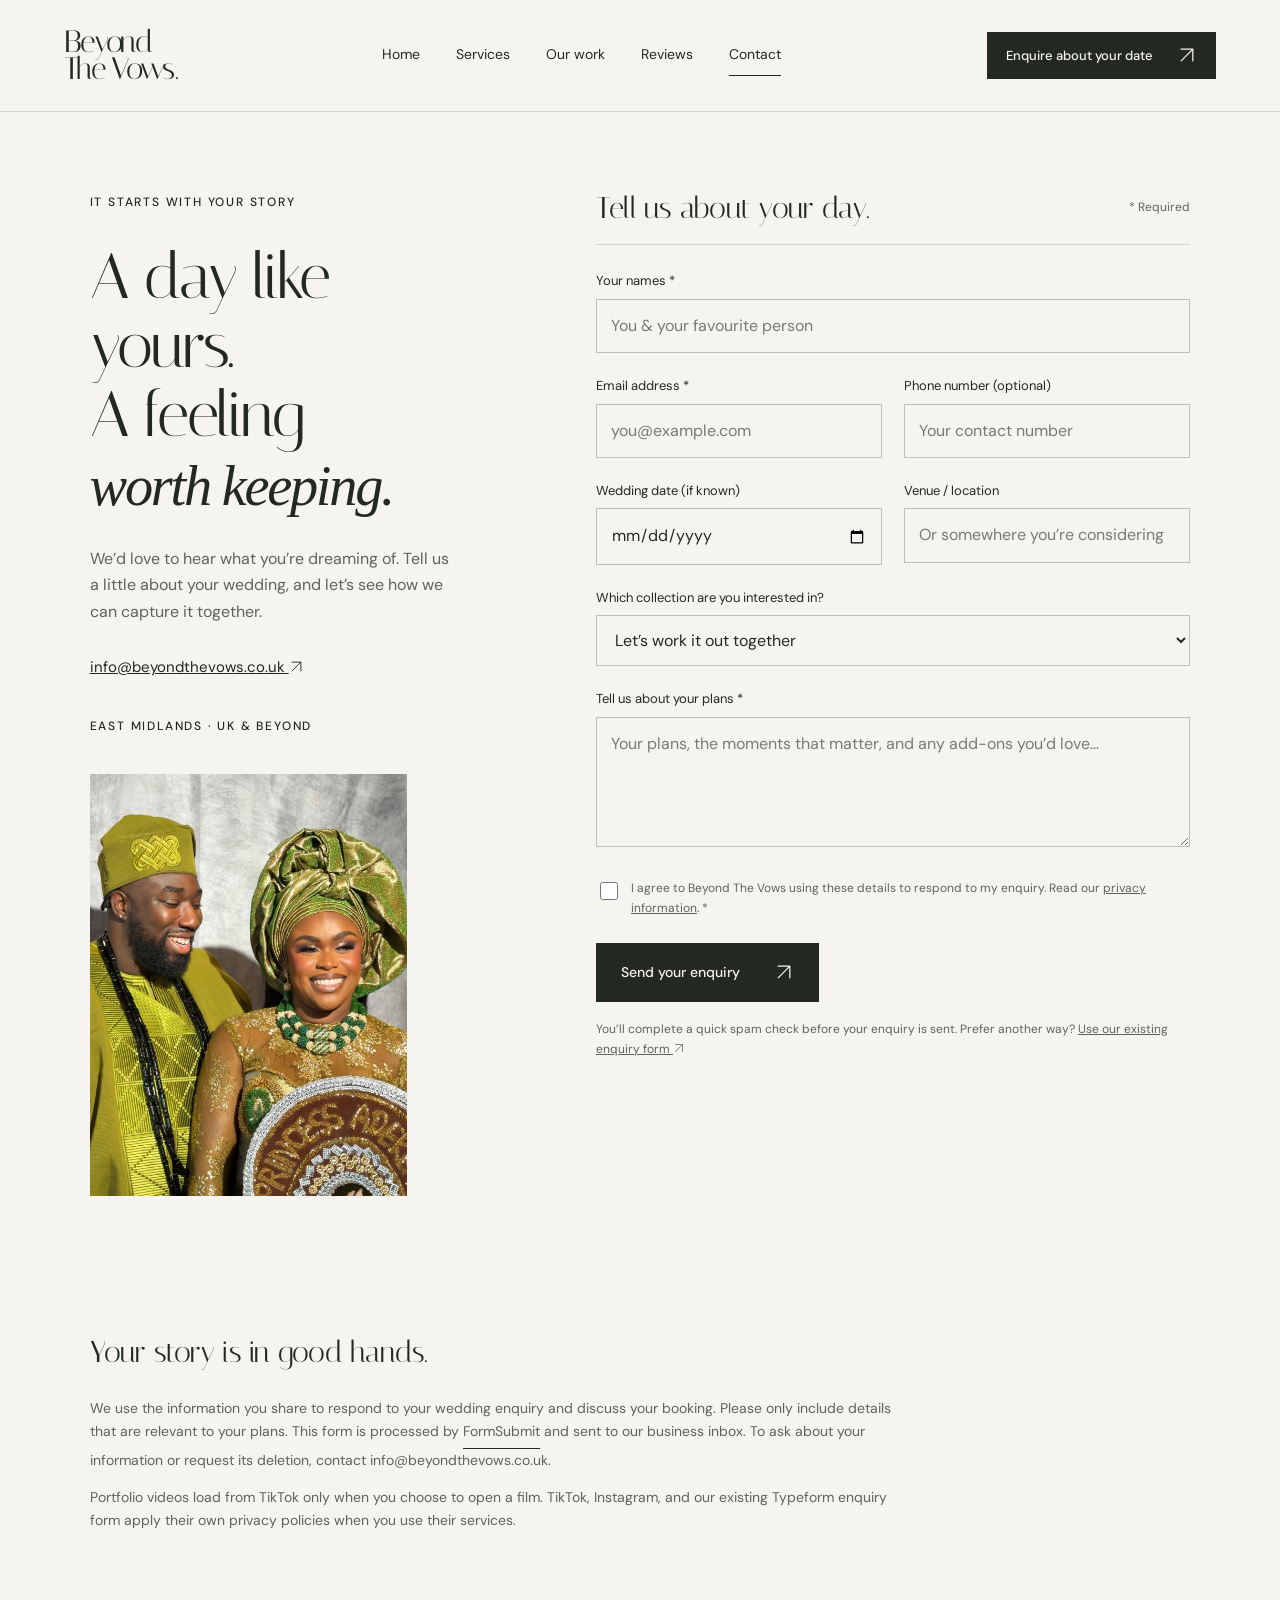
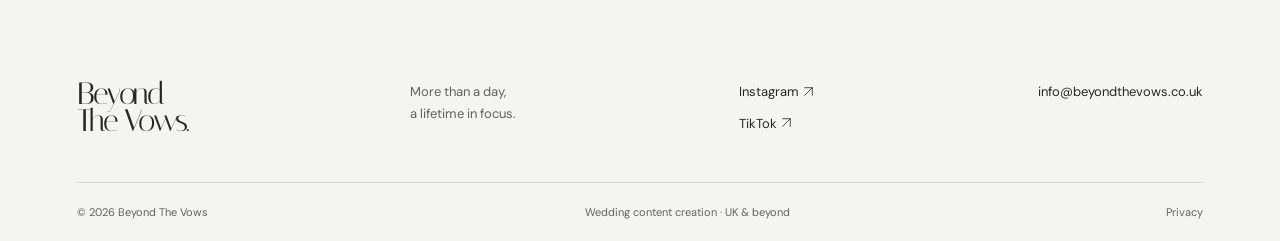
==== contact.html @ 133eb303 "Refresh wedding gallery, embedded reels, and Google reviews" ====
<!doctype html><html lang="en-GB"><head><meta charset="utf-8"><meta name="viewport" content="width=device-width,initial-scale=1"><title>Let’s capture your story | Beyond The Vows</title><meta name="description" content="Enquire about your wedding date with Beyond The Vows. Tell us about your celebration in the UK or beyond, or email info@beyondthevows.co.uk."><meta name="theme-color" content="#242823"><link rel="icon" type="image/svg+xml" href="assets/favicon.svg"><link rel="preconnect" href="https://fonts.googleapis.com"><link rel="preconnect" href="https://fonts.gstatic.com" crossorigin><link href="https://fonts.googleapis.com/css2?family=DM+Sans:wght@400;500;600&family=Italiana&display=swap" rel="stylesheet"><link rel="stylesheet" href="assets/style.css?v=20260917"><script src="assets/site.js?v=20260917" defer></script></head><body><a class="skip" href="#main">Skip to content</a><header class="header"><a class="wordmark" href="index.html" aria-label="Beyond The Vows home">Beyond<span>The Vows<span class="logo-dot">.</span></span></a><button class="menu-toggle" aria-controls="navigation" aria-expanded="false">Menu <span aria-hidden="true">☰</span></button><nav id="navigation" aria-label="Main navigation"><a href="index.html" >Home</a><a href="services.html" >Services</a><a href="index.html#our-work" >Our work</a><a href="index.html#reviews">Reviews</a><a href="contact.html" aria-current="page" >Contact</a></nav><a class="button small header-cta" href="contact.html">Enquire about your date <span aria-hidden="true"><svg class="arrow-icon" xmlns="http://www.w3.org/2000/svg" viewBox="0 0 24 24" aria-hidden="true" focusable="false"><path d="M5 19 19 5M5 5h14v14"/></svg></span></a></header><main id="main"><section class="contact-layout section"><div class="contact-copy"><p class="eyebrow">IT STARTS WITH YOUR STORY</p><h1>A day like yours.<br>A feeling<br><em>worth keeping.</em></h1><p>We’d love to hear what you’re dreaming of. Tell us a little about your wedding, and let’s see how we can capture it together.</p><a class="contact-address" href="mailto:info@beyondthevows.co.uk">info@beyondthevows.co.uk <svg class="arrow-icon" xmlns="http://www.w3.org/2000/svg" viewBox="0 0 24 24" aria-hidden="true" focusable="false"><path d="M5 19 19 5M5 5h14v14"/></svg></a><p class="eyebrow">EAST MIDLANDS · UK & BEYOND</p><img class="contact-photo" src="assets/traditional-couple.jpg" alt="A bride and groom smiling in green and gold traditional wedding outfits" width="1206" height="2122" loading="lazy"></div><div><div class="form-heading"><h2>Tell us about your day.</h2><span>* Required</span></div><form id="enquiry-form" action="https://formsubmit.co/info@beyondthevows.co.uk" method="POST"><input type="hidden" name="_subject" value="A new wedding enquiry — Beyond The Vows"><input type="hidden" name="_template" value="table"><input type="hidden" name="_next" value=""><div class="honeypot" aria-hidden="true"><label for="website">Leave this field empty</label><input id="website" name="_honey" tabindex="-1" autocomplete="off"></div><div class="form-grid"><div class="field full"><label for="names">Your names *</label><input id="names" name="name" placeholder="You & your favourite person" autocomplete="name" maxlength="150" required></div><div class="field"><label for="email">Email address *</label><input id="email" name="email" type="email" placeholder="you@example.com" autocomplete="email" maxlength="254" required></div><div class="field"><label for="phone">Phone number <span>(optional)</span></label><input id="phone" name="phone" type="tel" placeholder="Your contact number" autocomplete="tel" maxlength="40"></div><div class="field"><label for="wedding-date">Wedding date <span>(if known)</span></label><input id="wedding-date" name="wedding_date" type="date"></div><div class="field"><label for="venue">Venue / location</label><input id="venue" name="venue" placeholder="Or somewhere you’re considering" maxlength="250"></div><div class="field full"><label for="service">Which collection are you interested in?</label><select id="service" name="service"><option value="Not sure yet">Let’s work it out together</option><option value="The Civil Edit">The Civil Edit — £250 · up to 3 hours</option><option value="The Prelude">The Prelude — £300 · up to 4 hours</option><option value="The Promise">The Promise — £400 · up to 6 hours</option><option value="The Vow">The Vow — £500 · up to 9 hours</option><option value="The Forever">The Forever — £650 · up to 12 hours</option></select></div><div class="field full"><label for="story">Tell us about your plans *</label><textarea id="story" name="message" placeholder="Your plans, the moments that matter, and any add-ons you’d love…" minlength="10" maxlength="5000" required></textarea></div></div><label class="consent"><input type="checkbox" name="consent" value="I agree to be contacted about my enquiry" required><span>I agree to Beyond The Vows using these details to respond to my enquiry. Read our <a href="#privacy">privacy information</a>. *</span></label><button class="button" type="submit">Send your enquiry <span aria-hidden="true"><svg class="arrow-icon" xmlns="http://www.w3.org/2000/svg" viewBox="0 0 24 24" aria-hidden="true" focusable="false"><path d="M5 19 19 5M5 5h14v14"/></svg></span></button><p class="form-note">You’ll complete a quick spam check before your enquiry is sent. Prefer another way? <a href="https://form.typeform.com/to/bVqyOdQH" target="_blank" rel="noopener noreferrer">Use our existing enquiry form <svg class="arrow-icon" xmlns="http://www.w3.org/2000/svg" viewBox="0 0 24 24" aria-hidden="true" focusable="false"><path d="M5 19 19 5M5 5h14v14"/></svg></a></p><noscript><p>Your form works without JavaScript. After the spam check, the form service will confirm your submission.</p></noscript></form></div></section><section class="privacy section" id="privacy"><h2>Your story is in good hands.</h2><p>We use the information you share to respond to your wedding enquiry and discuss your booking. Please only include details that are relevant to your plans. This form is processed by <a class="text-link" href="https://formsubmit.co/privacy.pdf" target="_blank" rel="noopener noreferrer">FormSubmit</a> and sent to our business inbox. To ask about your information or request its deletion, contact <a href="mailto:info@beyondthevows.co.uk">info@beyondthevows.co.uk</a>.</p><p>Portfolio videos load from TikTok only when you choose to open a film. TikTok, Instagram, and our existing Typeform enquiry form apply their own privacy policies when you use their services.</p></section></main><footer><div class="footer-top"><a class="wordmark" href="index.html">Beyond<span>The Vows.</span></a><p>More than a day,<br>a lifetime in focus.</p><div><a href="https://www.instagram.com/beyondthevows.co/" target="_blank" rel="noopener noreferrer">Instagram <svg class="arrow-icon" xmlns="http://www.w3.org/2000/svg" viewBox="0 0 24 24" aria-hidden="true" focusable="false"><path d="M5 19 19 5M5 5h14v14"/></svg></a><a href="https://www.tiktok.com/@beyondthevows.co" target="_blank" rel="noopener noreferrer">TikTok <svg class="arrow-icon" xmlns="http://www.w3.org/2000/svg" viewBox="0 0 24 24" aria-hidden="true" focusable="false"><path d="M5 19 19 5M5 5h14v14"/></svg></a></div><a class="email" href="mailto:info@beyondthevows.co.uk">info@beyondthevows.co.uk</a></div><div class="footer-bottom"><span>© <span data-year>2026</span> Beyond The Vows</span><span>Wedding content creation · UK & beyond</span><a href="contact.html#privacy">Privacy</a></div></footer><dialog id="media-dialog" aria-labelledby="media-title"><div class="dialog-top"><h2 id="media-title">A moment to keep</h2><button class="close-dialog" aria-label="Close gallery">✕</button></div><div id="media-content"></div><p id="media-caption"></p></dialog></body></html>
---- assets/style.css ----
:root{--paper:#f6f4ef;--ink:#242823;--muted:#60625b;--line:#d6d6cd;--serif:'Italiana',Georgia,serif;--sans:'DM Sans',Arial,sans-serif}*{box-sizing:border-box}html{scroll-behavior:smooth;scroll-padding-top:100px}body{margin:0;background:var(--paper);color:var(--ink);font-family:var(--sans);font-size:16px;line-height:1.65}a{color:inherit;text-decoration:none}button,input,select,textarea{font:inherit}button,a,input,textarea,select{-webkit-tap-highlight-color:transparent}button{cursor:pointer;color:inherit}button:disabled{cursor:wait}a:focus-visible,button:focus-visible,input:focus-visible,textarea:focus-visible,select:focus-visible,summary:focus-visible{outline:2px solid #89633c;outline-offset:5px}img{display:block;width:100%;object-fit:cover}h1,h2,h3,p{margin-top:0}h1,h2,h3{font-family:var(--serif);font-weight:400;line-height:1.08}h1{font-size:clamp(3.5rem,5.3vw,6rem);letter-spacing:-.035em;margin-bottom:28px}h2{font-size:clamp(2.8rem,4.2vw,4.8rem);letter-spacing:-.025em;margin-bottom:28px}h3{font-size:1.8rem}em{font-family:Georgia,serif;font-weight:400;font-size:.88em}p{color:var(--muted)}.eyebrow{font-size:12px;font-weight:500;letter-spacing:.15em;line-height:1.8;color:var(--ink);margin-bottom:28px}.header{height:112px;padding:0 5%;display:flex;align-items:center;justify-content:space-between;gap:25px;border-bottom:1px solid var(--line)}.wordmark{font-family:var(--serif);font-size:31px;line-height:.86;letter-spacing:-1.7px;display:inline-block;flex-shrink:0}.wordmark>span{display:block}.logo-dot{margin-left:2px}.header nav{display:flex;gap:36px}.header nav a{font-size:14px;padding:8px 0}.header nav a[aria-current]{border-bottom:1px solid}.button{display:inline-flex;align-items:center;justify-content:space-between;gap:34px;background:var(--ink);color:var(--paper);padding:17px 24px;border:1px solid var(--ink);font-size:14px;font-weight:500;transition:background .2s,transform .2s}.button:hover{background:#434b40;transform:translateY(-2px)}.button span{font-size:20px;line-height:1}.button.small{padding:12px 18px;font-size:13px;gap:24px}.menu-toggle{display:none}.hero{display:grid;grid-template-columns:1.1fr 1fr;min-height:700px}.hero-copy{padding:85px 7% 40px 9%;display:flex;flex-direction:column;align-items:flex-start}.hero .eyebrow{letter-spacing:.12em;font-size:11px}.tiny-star{font-size:19px;vertical-align:middle;margin-right:8px}.hero-description{max-width:410px;line-height:1.85;margin-bottom:30px}.hero-work{font-size:14px;border-bottom:1px solid var(--line);padding-bottom:4px;margin-top:20px}.hero-work span{margin-left:20px}.hero-note{display:flex;align-items:center;gap:16px;font-size:12px;color:var(--muted);margin-top:auto;padding-top:50px}.rule{width:36px;height:1px;background:var(--muted)}.hero-photo{position:relative;min-width:0;overflow:hidden;margin:24px 24px 24px 0}.hero-photo>img{position:absolute;height:100%;object-position:center 38%}.hero-photo:after{content:'';position:absolute;inset:60% 0 0;background:linear-gradient(transparent,#0008)}.photo-corner,.photo-index{position:absolute;color:white;z-index:1;font-size:11px;letter-spacing:.14em;line-height:1.8}.photo-corner{bottom:36px;left:34px}.photo-index{right:30px;bottom:36px;writing-mode:vertical-rl;transform:rotate(180deg)}.ribbon{display:flex;justify-content:space-around;align-items:center;gap:20px;background:var(--ink);color:var(--paper);padding:24px 4%;font-size:11px;letter-spacing:.17em}.ribbon>span:nth-child(even){font-size:19px}.section{padding:110px 7%}.intro{display:grid;grid-template-columns:1fr 2fr;gap:60px}.intro .eyebrow{padding-top:8px}.intro p:not(.eyebrow){max-width:610px}.text-link{display:inline-block;font-size:14px;border-bottom:1px solid var(--ink);padding-bottom:5px;background:none;border-top:0;border-left:0;border-right:0}.text-link span{margin-left:15px}.intro .text-link{margin-top:15px}.portfolio{padding-top:80px;background:#e9ebe5}.section-heading{display:flex;justify-content:space-between;align-items:flex-end;gap:35px;margin-bottom:50px}.section-heading h2{margin-bottom:0}.section-heading>p{font-size:14px;margin-bottom:6px}.gallery{display:grid;grid-template-columns:repeat(3,minmax(0,1fr));gap:50px 26px}.gallery-image{border:0;background:var(--ink);padding:0;width:100%;position:relative;overflow:hidden;display:block}.gallery-image img{aspect-ratio:3/4;height:auto;transition:transform .6s}.gallery-image:hover img{transform:scale(1.035)}.image-expand{position:absolute;right:18px;bottom:18px;width:34px;height:34px;border:1px solid #fffa;border-radius:50%;color:white;line-height:30px}.card-caption{display:flex;gap:10px;align-items:center;justify-content:space-between;padding-top:18px}.card-caption h3{font-size:1.7rem;margin:0}.card-caption>span{font-size:11px;color:var(--muted)}.video-link,.photo-label{font-size:12px;margin-top:10px}.video-link span{margin:0 8px 0 0}.photo-label{margin-bottom:0}.social-line{border-top:1px solid #bdc2b8;display:flex;gap:30px;align-items:center;margin-top:55px;padding-top:25px;font-size:14px}.social-line>span{margin-right:auto}.closing{text-align:center;background:var(--ink);color:var(--paper);padding:100px 20px}.closing p{color:#d5d7cf}.closing h2{font-size:clamp(3.5rem,6vw,6.5rem);margin-bottom:35px}.button.cream{background:var(--paper);color:var(--ink);border-color:var(--paper)}.button.cream:hover{background:#dfdfd4}footer{padding:60px 6% 20px}.footer-top{display:flex;gap:40px;justify-content:space-between;align-items:flex-start;padding-bottom:45px}.footer-top p,.footer-top a:not(.wordmark){font-size:13px}.footer-top>div{display:flex;flex-direction:column;gap:10px}.footer-bottom{border-top:1px solid var(--line);padding-top:20px;display:flex;justify-content:space-between;gap:20px;font-size:11px;color:var(--muted)}.skip{position:fixed;top:-100px;left:20px;background:var(--ink);color:white;padding:12px;z-index:100}.skip:focus{top:10px}dialog{width:min(760px,94vw);max-height:94vh;padding:24px;background:var(--paper);border:0;overflow:auto}dialog::backdrop{background:#151913d9;backdrop-filter:blur(4px)}.dialog-top{display:flex;justify-content:space-between;gap:20px;align-items:center;margin-bottom:16px}.dialog-top h2{font-size:26px;margin:0}.close-dialog{border:1px solid var(--line);background:none;width:42px;height:42px;flex-shrink:0}.modal-image{width:100%;height:68vh;object-fit:contain}.video-frame{display:block;aspect-ratio:9/16;width:min(100%,350px);max-height:67vh;margin:auto;border:0;background:#000}#media-caption{font-size:13px;margin:16px 0 0;text-align:center}#media-caption a{text-decoration:underline}.page-intro{padding:85px 7% 75px;max-width:1100px}.page-intro>p:last-child{max-width:550px}.service-feature{display:grid;grid-template-columns:1fr 1fr;gap:8%;align-items:center;padding-top:0}.service-feature img{height:600px}.service-feature p{max-width:520px}.service-list{list-style:none;padding:0;margin:30px 0}.service-list li{border-top:1px solid var(--line);padding:14px 0;display:flex;gap:22px}.service-list span{font-size:12px;color:var(--muted);padding-top:4px}.service-list strong{font-weight:500}.offerings{background:#e9ebe5}.service-cards{display:grid;grid-template-columns:repeat(3,1fr);gap:35px}.service-card{border-top:1px solid #afb5a8;padding-top:25px}.service-card .number{font-size:12px}.service-card h3{margin:25px 0 20px;font-size:2.2rem}.service-card p{font-size:15px}.faq{max-width:980px;margin:auto}.faq details{border-bottom:1px solid var(--line);padding:22px 0}.faq summary{cursor:pointer;list-style:none;display:flex;justify-content:space-between;gap:20px}.faq summary:after{content:'+'}.faq details[open] summary:after{content:'−'}.faq details p{margin:20px 0 0}.contact-layout{display:grid;grid-template-columns:.8fr 1.2fr;gap:10%;padding-top:80px;align-items:start}.contact-copy h1{font-size:clamp(3.5rem,5vw,5.8rem)}.contact-copy>p{max-width:360px}.contact-address{margin:30px 0 36px;font-size:15px;text-decoration:underline;display:block;overflow-wrap:anywhere}.contact-photo{width:80%;aspect-ratio:4/3;object-position:center 35%;margin-top:36px}.form-heading{display:flex;justify-content:space-between;align-items:center;gap:20px;border-bottom:1px solid var(--line);padding-bottom:20px;margin-bottom:25px}.form-heading h2{font-size:30px;margin:0}.form-heading span{font-size:12px;color:var(--muted)}.form-grid{display:grid;grid-template-columns:1fr 1fr;gap:22px}.field.full{grid-column:1/-1}label{display:block;font-size:13px;margin-bottom:7px}input,select,textarea{width:100%;background:transparent;border:1px solid #bfc1b6;padding:13px 14px;color:var(--ink);border-radius:0;min-height:48px}textarea{resize:vertical;min-height:130px}input::placeholder,textarea::placeholder{color:#777b71}input[type=checkbox]{width:18px;height:18px;min-height:18px;flex-shrink:0;accent-color:var(--ink)}.consent{display:flex;align-items:flex-start;gap:10px;margin:24px 0;font-size:12px;color:var(--muted)}.consent a{text-decoration:underline}.form-note{font-size:12px;margin-top:18px}.form-note a{text-decoration:underline}.privacy{padding-top:30px;padding-bottom:75px;max-width:1000px}.privacy h2{font-size:30px}.privacy p{font-size:14px}.honeypot{display:none}.thank-you{min-height:60vh;text-align:center;padding:100px 20px}.thank-you p{max-width:560px;margin:0 auto 28px}
@media(min-width:1600px){.hero{min-height:850px}.hero-copy{padding-top:120px}.hero-photo{margin-right:5%}}@media(max-width:1000px){.header{padding:0 5%;height:90px}.header nav{gap:23px}.header-cta{display:none}.hero{min-height:640px}.hero-copy{padding:60px 7% 35px 10%}.hero .eyebrow{font-size:10px}.hero h1{font-size:4rem}.section{padding:80px 6%}.intro{gap:30px}.card-caption h3{font-size:1.4rem}.footer-top{flex-wrap:wrap}.service-feature{gap:5%}.service-feature img{height:520px}.contact-layout{gap:6%}.form-grid{gap:18px}.contact-photo{width:100%}}
@media(max-width:700px){.header{height:84px;position:relative;gap:15px}.wordmark{font-size:28px}.menu-toggle{display:flex;gap:14px;background:none;border:0;font-size:14px;padding:12px 0}.header nav{display:none;position:absolute;top:83px;left:0;right:0;background:var(--paper);z-index:10;padding:20px 6%;border-bottom:1px solid var(--line);box-shadow:0 10px 15px #0001}.header nav.open{display:flex;flex-direction:column;gap:10px}.header nav a{font-size:17px;width:fit-content}.hero{display:flex;flex-direction:column;min-height:0}.hero-copy{padding:46px 6% 35px}.hero .eyebrow{font-size:10px;margin-bottom:24px}.hero h1{font-size:clamp(3.1rem,10.5vw,4.6rem)}.hero-description{font-size:15px;max-width:450px}.hero-note{padding-top:30px}.hero-photo{margin:0 6% 24px;height:480px}.hero-photo>img{object-position:center 38%}.photo-corner{bottom:24px;left:24px}.ribbon{padding:20px 6%;flex-wrap:wrap;gap:10px 18px;font-size:9px;justify-content:center}.ribbon>span:nth-child(even){font-size:13px}.ribbon>span:nth-last-child(-n+2){display:none}.section{padding:65px 6%}.intro{grid-template-columns:1fr;gap:5px}.intro>.eyebrow{margin-bottom:18px}.section-heading{display:block;margin-bottom:35px}.section-heading>p{margin-top:20px}.gallery{grid-template-columns:1fr 1fr;gap:32px 16px}.card-caption{padding-top:12px}.card-caption h3{font-size:1.35rem;line-height:1.2}.card-caption>span{display:none}.video-link,.photo-label{font-size:11px}.social-line{flex-wrap:wrap;gap:20px}.social-line>span{width:100%}.closing{padding:75px 6%}.closing h2{font-size:4rem}.footer-top{gap:30px}.footer-top>p{margin-left:auto}.footer-top .email{width:100%}.footer-bottom{flex-wrap:wrap;font-size:10px;gap:12px}.footer-bottom>span:nth-child(2){order:3;width:100%}.page-intro{padding:55px 6% 40px}.service-feature{display:flex;flex-direction:column-reverse;gap:35px;padding-top:0}.service-feature img{height:460px}.service-cards{grid-template-columns:1fr;gap:35px}.service-card h3{margin-top:15px}.contact-layout{display:block;padding-top:50px}.contact-copy h1{font-size:3.9rem}.contact-photo{display:none}.contact-copy{margin-bottom:50px}.form-grid{grid-template-columns:1fr}.field.full{grid-column:auto}.form-heading h2{font-size:27px}.contact-layout .button{width:100%}.privacy{padding-top:0}.modal-image{height:60vh}.dialog-top h2{font-size:23px}dialog{padding:18px}}
@media(prefers-reduced-motion:reduce){html{scroll-behavior:auto}*,*:before,*:after{transition:none!important}}
/* Wedding collections, as supplied in the Beyond The Vows content guide. */
.collections-intro{padding-bottom:45px}.collections{padding-top:0;display:grid;grid-template-columns:repeat(2,minmax(0,1fr));gap:24px}.collection-card{border:1px solid var(--line);padding:32px;display:flex;flex-direction:column}.collection-card:first-child{grid-column:1/-1;display:grid;grid-template-columns:1fr 1fr;column-gap:50px}.collection-card:first-child>.eyebrow{grid-column:1/-1}.collection-card:first-child .collection-title{align-self:start}.collection-card:first-child ul{grid-column:2;grid-row:2/4;padding-top:0;border-top:0;margin:0}.collection-card:first-child .button{justify-self:start;align-self:end}.collection-card .eyebrow{margin-bottom:18px}.collection-title{display:flex;align-items:baseline;justify-content:space-between;gap:20px}.collection-title h3{font-size:2.5rem;margin-bottom:0}.collection-price{font-size:1.9rem;color:var(--ink);margin:0;white-space:nowrap}.collection-card ul{border-top:1px solid var(--line);list-style:none;padding:22px 0 0;margin:22px 0 25px;flex:1}.collection-card li{font-size:15px;margin-bottom:12px;padding-left:18px;position:relative}.collection-card li:before{content:'·';position:absolute;left:0}.collection-card .button{width:fit-content;margin-top:10px;font-size:13px;gap:20px}.collection-note{grid-column:1/-1;font-size:14px;max-width:820px;margin:8px 0 0}.delivery{background:var(--ink);color:var(--paper);display:grid;grid-template-columns:1fr 1.1fr;gap:7%;align-items:center;padding-top:75px;padding-bottom:75px}.delivery h2{margin:0}.delivery .eyebrow,.delivery p{color:#d5d7cf}.delivery-times{display:grid;grid-template-columns:1fr 1fr;gap:30px;margin-bottom:28px}.delivery-times strong{font-family:var(--serif);font-size:3.2rem;font-weight:400;line-height:1.2;display:block;margin-bottom:12px}.delivery-times span{font-size:14px;display:block;max-width:210px}.delivery-details>p{border-top:1px solid #6a7065;padding-top:24px;font-size:14px;margin:0}.extras{display:grid;grid-template-columns:1fr 1.1fr;gap:7%;align-items:start}.addon-list{margin:0}.addon-list>div{display:flex;justify-content:space-between;gap:20px;border-bottom:1px solid var(--line);padding:20px 0}.addon-list>div:first-child{border-top:1px solid var(--line)}.addon-list dt{font-size:17px}.addon-list dd{margin:0;font-size:20px;white-space:nowrap}.addon-list dd span{font-size:14px}.booking{background:#e9ebe5}.balance-note{font-size:15px;border-top:1px solid #bdc2b8;margin:35px 0 0;padding-top:25px}.balance-note strong{font-weight:500;color:var(--ink)}
@media(max-width:1000px){.collection-card{padding:26px}.collection-title h3{font-size:2rem}.collection-price{font-size:1.7rem}.collection-card:first-child{column-gap:30px}.delivery{gap:5%}.delivery-times{gap:20px}.delivery-times strong{font-size:2.6rem}}
@media(max-width:700px){.collections-intro{padding-bottom:35px}.collections{grid-template-columns:1fr;padding-top:0;gap:20px}.collection-card,.collection-card:first-child{display:flex;grid-column:auto;padding:25px}.collection-card:first-child ul{border-top:1px solid var(--line);padding-top:22px;margin:22px 0 25px}.collection-card:first-child .button{align-self:start}.collection-title h3{font-size:2.2rem}.collection-price{font-size:1.8rem}.collection-card li{font-size:14px}.collection-card .button{width:100%}.collection-note{grid-column:auto}.delivery,.extras{grid-template-columns:1fr;gap:32px}.delivery-times strong{font-size:2.5rem}.delivery-times span{font-size:13px}.addon-list dt{font-size:15px}.addon-list dd{font-size:18px}.balance-note{font-size:14px}}

/* Use the same vector geometry on desktop and mobile, independent of emoji fonts. */
.arrow-icon{display:inline-block;width:1em;height:1em;vertical-align:-.12em;flex-shrink:0;fill:none;stroke:currentColor;stroke-width:1.5;stroke-linecap:round;stroke-linejoin:round}

/* Original portrait photography and the Instagram film. */
.gallery-image img{object-position:center 10%}
.service-feature img{object-position:center 10%}
.gallery-cover img{object-fit:contain;background:#d9dacd}
.instagram-frame{display:block;width:min(100%,440px);height:620px;max-height:67vh;margin:auto;border:0;background:white}
.reviews{display:grid;grid-template-columns:1fr 1.25fr;gap:8%;align-items:start}
.reviews-intro>p:not(.eyebrow){max-width:360px}
.reviews-intro .text-link{margin-top:12px}
.review-card{border-top:1px solid var(--line);padding-top:25px}
.review-stars{color:#826337;font-size:20px;letter-spacing:.2em;margin-bottom:22px}
.review-card blockquote{margin:0}
.review-card blockquote p{font-family:Georgia,serif;font-size:clamp(1.45rem,2.1vw,2rem);line-height:1.55;color:var(--ink)}
.review-author{font-size:14px;color:var(--ink);margin:28px 0}
.review-author span{display:block;color:var(--muted);font-size:12px;margin-top:5px}
.review-invitation{border-top:1px solid var(--line);padding-top:25px;display:flex;flex-wrap:wrap;align-items:center;gap:20px}
.review-invitation p{font-size:13px;margin:0;flex:1;min-width:155px}
.review-invitation .button{font-size:13px;gap:15px}
.contact-photo{height:auto;aspect-ratio:3/4;object-position:center 32%}
@media(max-width:700px){.reviews{grid-template-columns:1fr;gap:35px}.review-invitation{align-items:flex-start;flex-direction:column}.instagram-frame{height:560px}}

/* Film covers open the existing on-page dialog. */
.film-cover img{object-position:center 50%}
.image-play{position:absolute;left:50%;top:50%;transform:translate(-50%,-50%);display:grid;place-items:center;width:56px;height:56px;border:1px solid #fff;border-radius:50%;background:#24282366;color:white;box-shadow:0 2px 14px #0002;transition:background .2s}
.image-play svg{width:25px;height:25px;fill:currentColor}
.film-cover:hover .image-play{background:#242823bb}
@media(max-width:700px){.image-play{width:42px;height:42px}.image-play svg{width:20px;height:20px}}
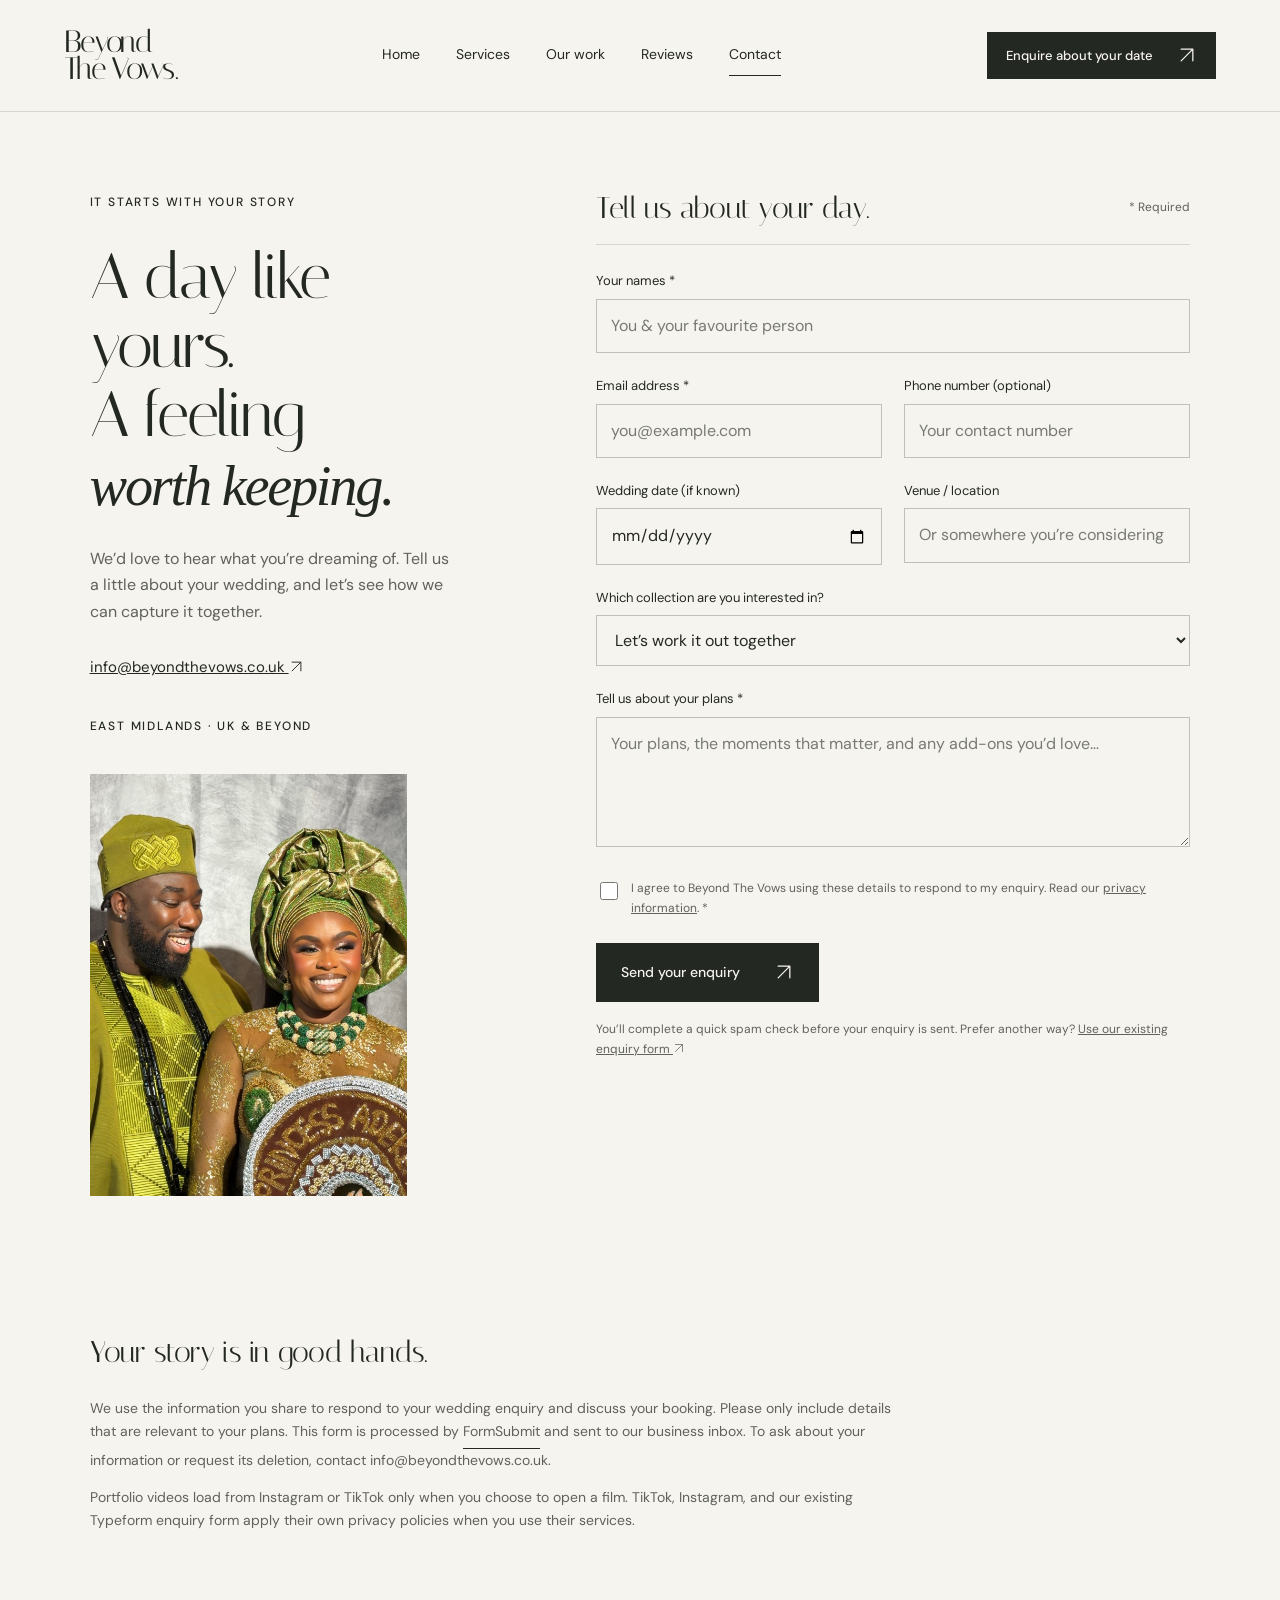
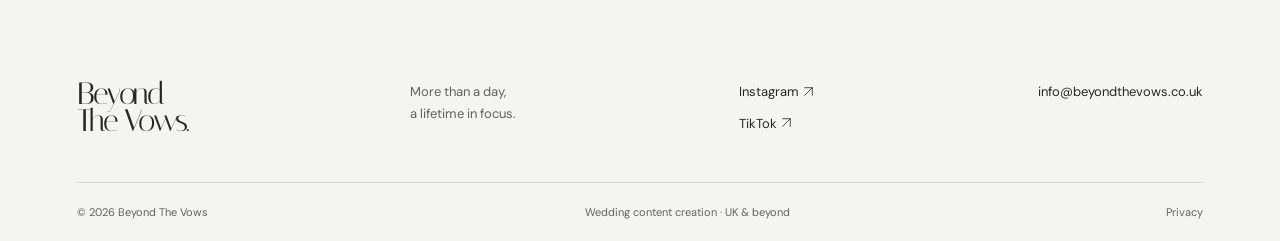
==== commit 38b87b08: "Fix mobile headline overflow and update contact details" ====
--- a/contact.html
+++ b/contact.html
@@ -1 +1 @@
-<!doctype html><html lang="en-GB"><head><meta charset="utf-8"><meta name="viewport" content="width=device-width,initial-scale=1"><title>Let’s capture your story | Beyond The Vows</title><meta name="description" content="Enquire about your wedding date with Beyond The Vows. Tell us about your celebration in the UK or beyond, or email info@beyondthevows.co.uk."><meta name="theme-color" content="#242823"><link rel="icon" type="image/svg+xml" href="assets/favicon.svg"><link rel="preconnect" href="https://fonts.googleapis.com"><link rel="preconnect" href="https://fonts.gstatic.com" crossorigin><link href="https://fonts.googleapis.com/css2?family=DM+Sans:wght@400;500;600&family=Italiana&display=swap" rel="stylesheet"><link rel="stylesheet" href="assets/style.css?v=20260917"><script src="assets/site.js?v=20260917" defer></script></head><body><a class="skip" href="#main">Skip to content</a><header class="header"><a class="wordmark" href="index.html" aria-label="Beyond The Vows home">Beyond<span>The Vows<span class="logo-dot">.</span></span></a><button class="menu-toggle" aria-controls="navigation" aria-expanded="false">Menu <span aria-hidden="true">☰</span></button><nav id="navigation" aria-label="Main navigation"><a href="index.html" >Home</a><a href="services.html" >Services</a><a href="index.html#our-work" >Our work</a><a href="index.html#reviews">Reviews</a><a href="contact.html" aria-current="page" >Contact</a></nav><a class="button small header-cta" href="contact.html">Enquire about your date <span aria-hidden="true"><svg class="arrow-icon" xmlns="http://www.w3.org/2000/svg" viewBox="0 0 24 24" aria-hidden="true" focusable="false"><path d="M5 19 19 5M5 5h14v14"/></svg></span></a></header><main id="main"><section class="contact-layout section"><div class="contact-copy"><p class="eyebrow">IT STARTS WITH YOUR STORY</p><h1>A day like yours.<br>A feeling<br><em>worth keeping.</em></h1><p>We’d love to hear what you’re dreaming of. Tell us a little about your wedding, and let’s see how we can capture it together.</p><a class="contact-address" href="mailto:info@beyondthevows.co.uk">info@beyondthevows.co.uk <svg class="arrow-icon" xmlns="http://www.w3.org/2000/svg" viewBox="0 0 24 24" aria-hidden="true" focusable="false"><path d="M5 19 19 5M5 5h14v14"/></svg></a><p class="eyebrow">EAST MIDLANDS · UK & BEYOND</p><img class="contact-photo" src="assets/traditional-couple.jpg" alt="A bride and groom smiling in green and gold traditional wedding outfits" width="1206" height="2122" loading="lazy"></div><div><div class="form-heading"><h2>Tell us about your day.</h2><span>* Required</span></div><form id="enquiry-form" action="https://formsubmit.co/info@beyondthevows.co.uk" method="POST"><input type="hidden" name="_subject" value="A new wedding enquiry — Beyond The Vows"><input type="hidden" name="_template" value="table"><input type="hidden" name="_next" value=""><div class="honeypot" aria-hidden="true"><label for="website">Leave this field empty</label><input id="website" name="_honey" tabindex="-1" autocomplete="off"></div><div class="form-grid"><div class="field full"><label for="names">Your names *</label><input id="names" name="name" placeholder="You & your favourite person" autocomplete="name" maxlength="150" required></div><div class="field"><label for="email">Email address *</label><input id="email" name="email" type="email" placeholder="you@example.com" autocomplete="email" maxlength="254" required></div><div class="field"><label for="phone">Phone number <span>(optional)</span></label><input id="phone" name="phone" type="tel" placeholder="Your contact number" autocomplete="tel" maxlength="40"></div><div class="field"><label for="wedding-date">Wedding date <span>(if known)</span></label><input id="wedding-date" name="wedding_date" type="date"></div><div class="field"><label for="venue">Venue / location</label><input id="venue" name="venue" placeholder="Or somewhere you’re considering" maxlength="250"></div><div class="field full"><label for="service">Which collection are you interested in?</label><select id="service" name="service"><option value="Not sure yet">Let’s work it out together</option><option value="The Civil Edit">The Civil Edit — £250 · up to 3 hours</option><option value="The Prelude">The Prelude — £300 · up to 4 hours</option><option value="The Promise">The Promise — £400 · up to 6 hours</option><option value="The Vow">The Vow — £500 · up to 9 hours</option><option value="The Forever">The Forever — £650 · up to 12 hours</option></select></div><div class="field full"><label for="story">Tell us about your plans *</label><textarea id="story" name="message" placeholder="Your plans, the moments that matter, and any add-ons you’d love…" minlength="10" maxlength="5000" required></textarea></div></div><label class="consent"><input type="checkbox" name="consent" value="I agree to be contacted about my enquiry" required><span>I agree to Beyond The Vows using these details to respond to my enquiry. Read our <a href="#privacy">privacy information</a>. *</span></label><button class="button" type="submit">Send your enquiry <span aria-hidden="true"><svg class="arrow-icon" xmlns="http://www.w3.org/2000/svg" viewBox="0 0 24 24" aria-hidden="true" focusable="false"><path d="M5 19 19 5M5 5h14v14"/></svg></span></button><p class="form-note">You’ll complete a quick spam check before your enquiry is sent. Prefer another way? <a href="https://form.typeform.com/to/bVqyOdQH" target="_blank" rel="noopener noreferrer">Use our existing enquiry form <svg class="arrow-icon" xmlns="http://www.w3.org/2000/svg" viewBox="0 0 24 24" aria-hidden="true" focusable="false"><path d="M5 19 19 5M5 5h14v14"/></svg></a></p><noscript><p>Your form works without JavaScript. After the spam check, the form service will confirm your submission.</p></noscript></form></div></section><section class="privacy section" id="privacy"><h2>Your story is in good hands.</h2><p>We use the information you share to respond to your wedding enquiry and discuss your booking. Please only include details that are relevant to your plans. This form is processed by <a class="text-link" href="https://formsubmit.co/privacy.pdf" target="_blank" rel="noopener noreferrer">FormSubmit</a> and sent to our business inbox. To ask about your information or request its deletion, contact <a href="mailto:info@beyondthevows.co.uk">info@beyondthevows.co.uk</a>.</p><p>Portfolio videos load from TikTok only when you choose to open a film. TikTok, Instagram, and our existing Typeform enquiry form apply their own privacy policies when you use their services.</p></section></main><footer><div class="footer-top"><a class="wordmark" href="index.html">Beyond<span>The Vows.</span></a><p>More than a day,<br>a lifetime in focus.</p><div><a href="https://www.instagram.com/beyondthevows.co/" target="_blank" rel="noopener noreferrer">Instagram <svg class="arrow-icon" xmlns="http://www.w3.org/2000/svg" viewBox="0 0 24 24" aria-hidden="true" focusable="false"><path d="M5 19 19 5M5 5h14v14"/></svg></a><a href="https://www.tiktok.com/@beyondthevows.co" target="_blank" rel="noopener noreferrer">TikTok <svg class="arrow-icon" xmlns="http://www.w3.org/2000/svg" viewBox="0 0 24 24" aria-hidden="true" focusable="false"><path d="M5 19 19 5M5 5h14v14"/></svg></a></div><a class="email" href="mailto:info@beyondthevows.co.uk">info@beyondthevows.co.uk</a></div><div class="footer-bottom"><span>© <span data-year>2026</span> Beyond The Vows</span><span>Wedding content creation · UK & beyond</span><a href="contact.html#privacy">Privacy</a></div></footer><dialog id="media-dialog" aria-labelledby="media-title"><div class="dialog-top"><h2 id="media-title">A moment to keep</h2><button class="close-dialog" aria-label="Close gallery">✕</button></div><div id="media-content"></div><p id="media-caption"></p></dialog></body></html>+<!doctype html><html lang="en-GB"><head><meta charset="utf-8"><meta name="viewport" content="width=device-width,initial-scale=1"><title>Let’s capture your story | Beyond The Vows</title><meta name="description" content="Enquire about your wedding date with Beyond The Vows. Tell us about your celebration in the UK or beyond, or email info@beyondthevows.co.uk."><meta name="theme-color" content="#242823"><link rel="icon" type="image/svg+xml" href="assets/favicon.svg"><link rel="preconnect" href="https://fonts.googleapis.com"><link rel="preconnect" href="https://fonts.gstatic.com" crossorigin><link href="https://fonts.googleapis.com/css2?family=DM+Sans:wght@400;500;600&family=Italiana&display=swap" rel="stylesheet"><link rel="stylesheet" href="assets/style.css?v=20260917c"><script src="assets/site.js?v=20260917c" defer></script></head><body><a class="skip" href="#main">Skip to content</a><header class="header"><a class="wordmark" href="index.html" aria-label="Beyond The Vows home">Beyond<span>The Vows<span class="logo-dot">.</span></span></a><button class="menu-toggle" aria-controls="navigation" aria-expanded="false">Menu <span aria-hidden="true">☰</span></button><nav id="navigation" aria-label="Main navigation"><a href="index.html" >Home</a><a href="services.html" >Services</a><a href="index.html#our-work" >Our work</a><a href="index.html#reviews">Reviews</a><a href="contact.html" aria-current="page" >Contact</a></nav><a class="button small header-cta" href="contact.html">Enquire about your date <span aria-hidden="true"><svg class="arrow-icon" xmlns="http://www.w3.org/2000/svg" viewBox="0 0 24 24" aria-hidden="true" focusable="false"><path d="M5 19 19 5M5 5h14v14"/></svg></span></a></header><main id="main"><section class="contact-layout section"><div class="contact-copy"><p class="eyebrow">IT STARTS WITH YOUR STORY</p><h1>A day like yours.<br>A feeling<br><em>worth keeping.</em></h1><p>We’d love to hear what you’re dreaming of. Tell us a little about your wedding, and let’s see how we can capture it together.</p><a class="contact-address" href="mailto:info@beyondthevows.co.uk">info@beyondthevows.co.uk <svg class="arrow-icon" xmlns="http://www.w3.org/2000/svg" viewBox="0 0 24 24" aria-hidden="true" focusable="false"><path d="M5 19 19 5M5 5h14v14"/></svg></a><p class="eyebrow">EAST MIDLANDS · UK & BEYOND</p><img class="contact-photo" src="assets/traditional-couple.jpg" alt="A bride and groom smiling in green and gold traditional wedding outfits" width="1206" height="2122" loading="lazy"></div><div><div class="form-heading"><h2>Tell us about your day.</h2><span>* Required</span></div><form id="enquiry-form" action="https://formsubmit.co/info@beyondthevows.co.uk" method="POST"><input type="hidden" name="_subject" value="A new wedding enquiry — Beyond The Vows"><input type="hidden" name="_template" value="table"><input type="hidden" name="_next" value=""><div class="honeypot" aria-hidden="true"><label for="website">Leave this field empty</label><input id="website" name="_honey" tabindex="-1" autocomplete="off"></div><div class="form-grid"><div class="field full"><label for="names">Your names *</label><input id="names" name="name" placeholder="You & your favourite person" autocomplete="name" maxlength="150" required></div><div class="field"><label for="email">Email address *</label><input id="email" name="email" type="email" placeholder="you@example.com" autocomplete="email" maxlength="254" required></div><div class="field"><label for="phone">Phone number <span>(optional)</span></label><input id="phone" name="phone" type="tel" placeholder="Your contact number" autocomplete="tel" maxlength="40"></div><div class="field"><label for="wedding-date">Wedding date <span>(if known)</span></label><input id="wedding-date" name="wedding_date" type="date"></div><div class="field"><label for="venue">Venue / location</label><input id="venue" name="venue" placeholder="Or somewhere you’re considering" maxlength="250"></div><div class="field full"><label for="service">Which collection are you interested in?</label><select id="service" name="service"><option value="Not sure yet">Let’s work it out together</option><option value="The Civil Edit">The Civil Edit — £250 · up to 3 hours</option><option value="The Prelude">The Prelude — £300 · up to 4 hours</option><option value="The Promise">The Promise — £400 · up to 6 hours</option><option value="The Vow">The Vow — £500 · up to 9 hours</option><option value="The Forever">The Forever — £650 · up to 12 hours</option></select></div><div class="field full"><label for="story">Tell us about your plans *</label><textarea id="story" name="message" placeholder="Your plans, the moments that matter, and any add-ons you’d love…" minlength="10" maxlength="5000" required></textarea></div></div><label class="consent"><input type="checkbox" name="consent" value="I agree to be contacted about my enquiry" required><span>I agree to Beyond The Vows using these details to respond to my enquiry. Read our <a href="#privacy">privacy information</a>. *</span></label><button class="button" type="submit">Send your enquiry <span aria-hidden="true"><svg class="arrow-icon" xmlns="http://www.w3.org/2000/svg" viewBox="0 0 24 24" aria-hidden="true" focusable="false"><path d="M5 19 19 5M5 5h14v14"/></svg></span></button><p class="form-note">You’ll complete a quick spam check before your enquiry is sent. Prefer another way? <a href="https://form.typeform.com/to/bVqyOdQH" target="_blank" rel="noopener noreferrer">Use our existing enquiry form <svg class="arrow-icon" xmlns="http://www.w3.org/2000/svg" viewBox="0 0 24 24" aria-hidden="true" focusable="false"><path d="M5 19 19 5M5 5h14v14"/></svg></a></p><noscript><p>Your form works without JavaScript. After the spam check, the form service will confirm your submission.</p></noscript></form></div></section><section class="privacy section" id="privacy"><h2>Your story is in good hands.</h2><p>We use the information you share to respond to your wedding enquiry and discuss your booking. Please only include details that are relevant to your plans. This form is processed by <a class="text-link" href="https://formsubmit.co/privacy.pdf" target="_blank" rel="noopener noreferrer">FormSubmit</a> and sent to our business inbox. To ask about your information or request its deletion, contact <a href="mailto:info@beyondthevows.co.uk">info@beyondthevows.co.uk</a>.</p><p>Portfolio videos load from Instagram or TikTok only when you choose to open a film. TikTok, Instagram, and our existing Typeform enquiry form apply their own privacy policies when you use their services.</p></section></main><footer><div class="footer-top"><a class="wordmark" href="index.html">Beyond<span>The Vows.</span></a><p>More than a day,<br>a lifetime in focus.</p><div><a href="https://www.instagram.com/beyondthevows.co/" target="_blank" rel="noopener noreferrer">Instagram <svg class="arrow-icon" xmlns="http://www.w3.org/2000/svg" viewBox="0 0 24 24" aria-hidden="true" focusable="false"><path d="M5 19 19 5M5 5h14v14"/></svg></a><a href="https://www.tiktok.com/@beyondthevows.co" target="_blank" rel="noopener noreferrer">TikTok <svg class="arrow-icon" xmlns="http://www.w3.org/2000/svg" viewBox="0 0 24 24" aria-hidden="true" focusable="false"><path d="M5 19 19 5M5 5h14v14"/></svg></a></div><a class="email" href="mailto:info@beyondthevows.co.uk">info@beyondthevows.co.uk</a></div><div class="footer-bottom"><span>© <span data-year>2026</span> Beyond The Vows</span><span>Wedding content creation · UK & beyond</span><a href="contact.html#privacy">Privacy</a></div></footer><dialog id="media-dialog" aria-labelledby="media-title"><div class="dialog-top"><h2 id="media-title">A moment to keep</h2><button class="close-dialog" aria-label="Close gallery">✕</button></div><div id="media-content"></div><p id="media-caption"></p></dialog></body></html>
--- a/assets/style.css
+++ b/assets/style.css
@@ -36,3 +36,6 @@
 .image-play svg{width:25px;height:25px;fill:currentColor}
 .film-cover:hover .image-play{background:#242823bb}
 @media(max-width:700px){.image-play{width:42px;height:42px}.image-play svg{width:20px;height:20px}}
+
+/* Keep the closing headline within even a narrow phone viewport. */
+@media(max-width:700px){.closing h2{font-size:clamp(2.75rem,10vw,4rem)}}
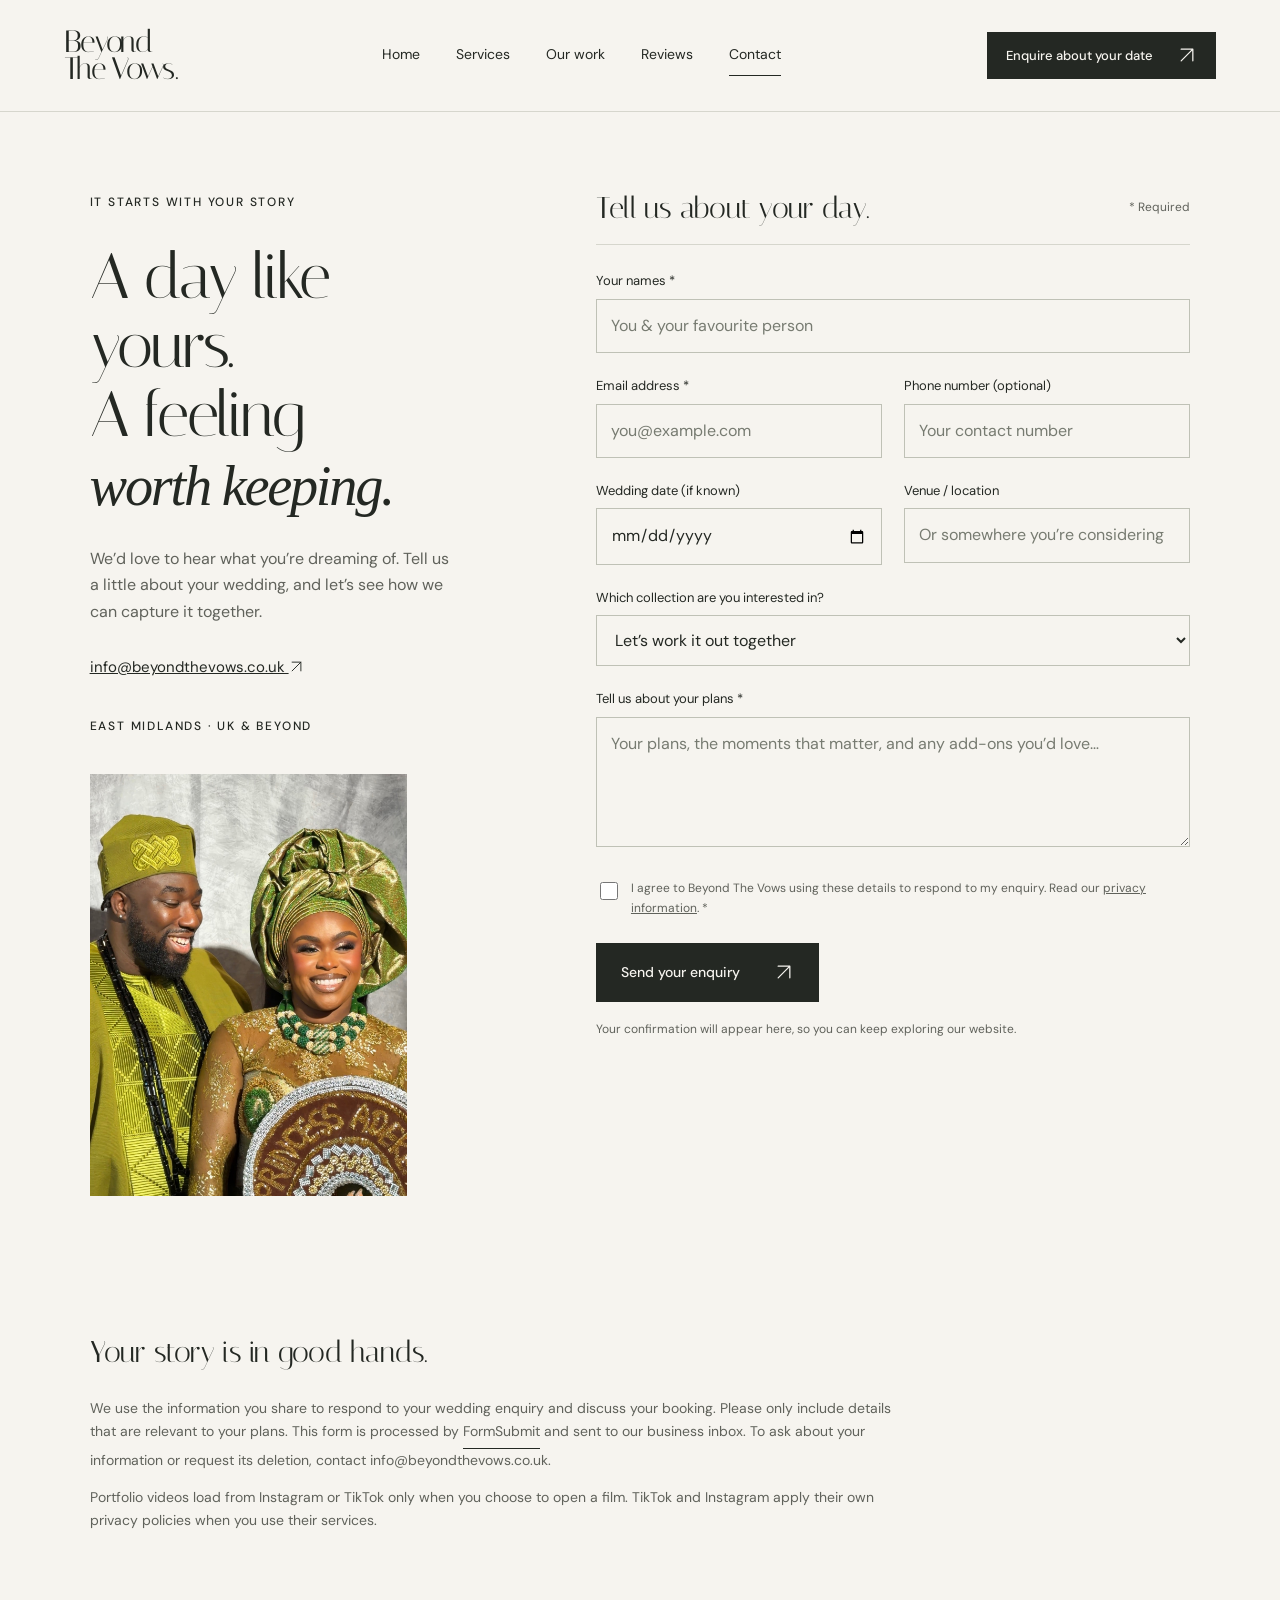
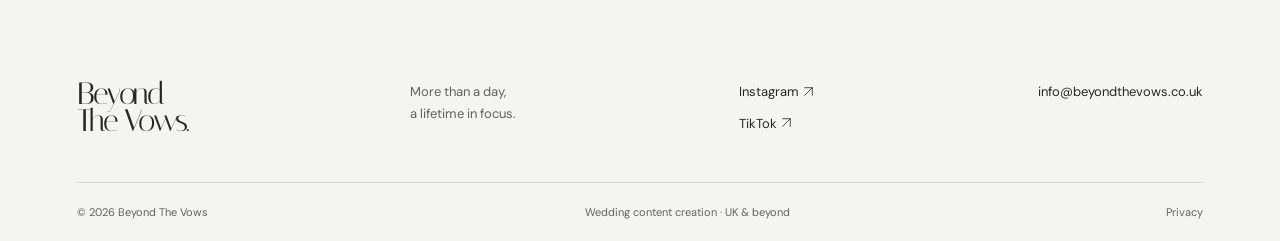
==== commit 757d2499: "Keep enquiry submissions and confirmation on the website" ====
--- a/contact.html
+++ b/contact.html
@@ -1 +1 @@
-<!doctype html><html lang="en-GB"><head><meta charset="utf-8"><meta name="viewport" content="width=device-width,initial-scale=1"><title>Let’s capture your story | Beyond The Vows</title><meta name="description" content="Enquire about your wedding date with Beyond The Vows. Tell us about your celebration in the UK or beyond, or email info@beyondthevows.co.uk."><meta name="theme-color" content="#242823"><link rel="icon" type="image/svg+xml" href="assets/favicon.svg"><link rel="preconnect" href="https://fonts.googleapis.com"><link rel="preconnect" href="https://fonts.gstatic.com" crossorigin><link href="https://fonts.googleapis.com/css2?family=DM+Sans:wght@400;500;600&family=Italiana&display=swap" rel="stylesheet"><link rel="stylesheet" href="assets/style.css?v=20260917c"><script src="assets/site.js?v=20260917c" defer></script></head><body><a class="skip" href="#main">Skip to content</a><header class="header"><a class="wordmark" href="index.html" aria-label="Beyond The Vows home">Beyond<span>The Vows<span class="logo-dot">.</span></span></a><button class="menu-toggle" aria-controls="navigation" aria-expanded="false">Menu <span aria-hidden="true">☰</span></button><nav id="navigation" aria-label="Main navigation"><a href="index.html" >Home</a><a href="services.html" >Services</a><a href="index.html#our-work" >Our work</a><a href="index.html#reviews">Reviews</a><a href="contact.html" aria-current="page" >Contact</a></nav><a class="button small header-cta" href="contact.html">Enquire about your date <span aria-hidden="true"><svg class="arrow-icon" xmlns="http://www.w3.org/2000/svg" viewBox="0 0 24 24" aria-hidden="true" focusable="false"><path d="M5 19 19 5M5 5h14v14"/></svg></span></a></header><main id="main"><section class="contact-layout section"><div class="contact-copy"><p class="eyebrow">IT STARTS WITH YOUR STORY</p><h1>A day like yours.<br>A feeling<br><em>worth keeping.</em></h1><p>We’d love to hear what you’re dreaming of. Tell us a little about your wedding, and let’s see how we can capture it together.</p><a class="contact-address" href="mailto:info@beyondthevows.co.uk">info@beyondthevows.co.uk <svg class="arrow-icon" xmlns="http://www.w3.org/2000/svg" viewBox="0 0 24 24" aria-hidden="true" focusable="false"><path d="M5 19 19 5M5 5h14v14"/></svg></a><p class="eyebrow">EAST MIDLANDS · UK & BEYOND</p><img class="contact-photo" src="assets/traditional-couple.jpg" alt="A bride and groom smiling in green and gold traditional wedding outfits" width="1206" height="2122" loading="lazy"></div><div><div class="form-heading"><h2>Tell us about your day.</h2><span>* Required</span></div><form id="enquiry-form" action="https://formsubmit.co/info@beyondthevows.co.uk" method="POST"><input type="hidden" name="_subject" value="A new wedding enquiry — Beyond The Vows"><input type="hidden" name="_template" value="table"><input type="hidden" name="_next" value=""><div class="honeypot" aria-hidden="true"><label for="website">Leave this field empty</label><input id="website" name="_honey" tabindex="-1" autocomplete="off"></div><div class="form-grid"><div class="field full"><label for="names">Your names *</label><input id="names" name="name" placeholder="You & your favourite person" autocomplete="name" maxlength="150" required></div><div class="field"><label for="email">Email address *</label><input id="email" name="email" type="email" placeholder="you@example.com" autocomplete="email" maxlength="254" required></div><div class="field"><label for="phone">Phone number <span>(optional)</span></label><input id="phone" name="phone" type="tel" placeholder="Your contact number" autocomplete="tel" maxlength="40"></div><div class="field"><label for="wedding-date">Wedding date <span>(if known)</span></label><input id="wedding-date" name="wedding_date" type="date"></div><div class="field"><label for="venue">Venue / location</label><input id="venue" name="venue" placeholder="Or somewhere you’re considering" maxlength="250"></div><div class="field full"><label for="service">Which collection are you interested in?</label><select id="service" name="service"><option value="Not sure yet">Let’s work it out together</option><option value="The Civil Edit">The Civil Edit — £250 · up to 3 hours</option><option value="The Prelude">The Prelude — £300 · up to 4 hours</option><option value="The Promise">The Promise — £400 · up to 6 hours</option><option value="The Vow">The Vow — £500 · up to 9 hours</option><option value="The Forever">The Forever — £650 · up to 12 hours</option></select></div><div class="field full"><label for="story">Tell us about your plans *</label><textarea id="story" name="message" placeholder="Your plans, the moments that matter, and any add-ons you’d love…" minlength="10" maxlength="5000" required></textarea></div></div><label class="consent"><input type="checkbox" name="consent" value="I agree to be contacted about my enquiry" required><span>I agree to Beyond The Vows using these details to respond to my enquiry. Read our <a href="#privacy">privacy information</a>. *</span></label><button class="button" type="submit">Send your enquiry <span aria-hidden="true"><svg class="arrow-icon" xmlns="http://www.w3.org/2000/svg" viewBox="0 0 24 24" aria-hidden="true" focusable="false"><path d="M5 19 19 5M5 5h14v14"/></svg></span></button><p class="form-note">You’ll complete a quick spam check before your enquiry is sent. Prefer another way? <a href="https://form.typeform.com/to/bVqyOdQH" target="_blank" rel="noopener noreferrer">Use our existing enquiry form <svg class="arrow-icon" xmlns="http://www.w3.org/2000/svg" viewBox="0 0 24 24" aria-hidden="true" focusable="false"><path d="M5 19 19 5M5 5h14v14"/></svg></a></p><noscript><p>Your form works without JavaScript. After the spam check, the form service will confirm your submission.</p></noscript></form></div></section><section class="privacy section" id="privacy"><h2>Your story is in good hands.</h2><p>We use the information you share to respond to your wedding enquiry and discuss your booking. Please only include details that are relevant to your plans. This form is processed by <a class="text-link" href="https://formsubmit.co/privacy.pdf" target="_blank" rel="noopener noreferrer">FormSubmit</a> and sent to our business inbox. To ask about your information or request its deletion, contact <a href="mailto:info@beyondthevows.co.uk">info@beyondthevows.co.uk</a>.</p><p>Portfolio videos load from Instagram or TikTok only when you choose to open a film. TikTok, Instagram, and our existing Typeform enquiry form apply their own privacy policies when you use their services.</p></section></main><footer><div class="footer-top"><a class="wordmark" href="index.html">Beyond<span>The Vows.</span></a><p>More than a day,<br>a lifetime in focus.</p><div><a href="https://www.instagram.com/beyondthevows.co/" target="_blank" rel="noopener noreferrer">Instagram <svg class="arrow-icon" xmlns="http://www.w3.org/2000/svg" viewBox="0 0 24 24" aria-hidden="true" focusable="false"><path d="M5 19 19 5M5 5h14v14"/></svg></a><a href="https://www.tiktok.com/@beyondthevows.co" target="_blank" rel="noopener noreferrer">TikTok <svg class="arrow-icon" xmlns="http://www.w3.org/2000/svg" viewBox="0 0 24 24" aria-hidden="true" focusable="false"><path d="M5 19 19 5M5 5h14v14"/></svg></a></div><a class="email" href="mailto:info@beyondthevows.co.uk">info@beyondthevows.co.uk</a></div><div class="footer-bottom"><span>© <span data-year>2026</span> Beyond The Vows</span><span>Wedding content creation · UK & beyond</span><a href="contact.html#privacy">Privacy</a></div></footer><dialog id="media-dialog" aria-labelledby="media-title"><div class="dialog-top"><h2 id="media-title">A moment to keep</h2><button class="close-dialog" aria-label="Close gallery">✕</button></div><div id="media-content"></div><p id="media-caption"></p></dialog></body></html>+<!doctype html><html lang="en-GB"><head><meta charset="utf-8"><meta name="viewport" content="width=device-width,initial-scale=1"><title>Let’s capture your story | Beyond The Vows</title><meta name="description" content="Enquire about your wedding date with Beyond The Vows. Tell us about your celebration in the UK or beyond, or email info@beyondthevows.co.uk."><meta name="theme-color" content="#242823"><link rel="icon" type="image/svg+xml" href="assets/favicon.svg"><link rel="preconnect" href="https://fonts.googleapis.com"><link rel="preconnect" href="https://fonts.gstatic.com" crossorigin><link href="https://fonts.googleapis.com/css2?family=DM+Sans:wght@400;500;600&family=Italiana&display=swap" rel="stylesheet"><link rel="stylesheet" href="assets/style.css?v=20260917d"><script src="assets/site.js?v=20260917d" defer></script></head><body><a class="skip" href="#main">Skip to content</a><header class="header"><a class="wordmark" href="index.html" aria-label="Beyond The Vows home">Beyond<span>The Vows<span class="logo-dot">.</span></span></a><button class="menu-toggle" aria-controls="navigation" aria-expanded="false">Menu <span aria-hidden="true">☰</span></button><nav id="navigation" aria-label="Main navigation"><a href="index.html" >Home</a><a href="services.html" >Services</a><a href="index.html#our-work" >Our work</a><a href="index.html#reviews">Reviews</a><a href="contact.html" aria-current="page" >Contact</a></nav><a class="button small header-cta" href="contact.html">Enquire about your date <span aria-hidden="true"><svg class="arrow-icon" xmlns="http://www.w3.org/2000/svg" viewBox="0 0 24 24" aria-hidden="true" focusable="false"><path d="M5 19 19 5M5 5h14v14"/></svg></span></a></header><main id="main"><section class="contact-layout section"><div class="contact-copy"><p class="eyebrow">IT STARTS WITH YOUR STORY</p><h1>A day like yours.<br>A feeling<br><em>worth keeping.</em></h1><p>We’d love to hear what you’re dreaming of. Tell us a little about your wedding, and let’s see how we can capture it together.</p><a class="contact-address" href="mailto:info@beyondthevows.co.uk">info@beyondthevows.co.uk <svg class="arrow-icon" xmlns="http://www.w3.org/2000/svg" viewBox="0 0 24 24" aria-hidden="true" focusable="false"><path d="M5 19 19 5M5 5h14v14"/></svg></a><p class="eyebrow">EAST MIDLANDS · UK & BEYOND</p><img class="contact-photo" src="assets/traditional-couple.jpg" alt="A bride and groom smiling in green and gold traditional wedding outfits" width="1206" height="2122" loading="lazy"></div><div><div class="form-heading"><h2>Tell us about your day.</h2><span>* Required</span></div><form id="enquiry-form" action="contact.html" data-endpoint="https://formsubmit.co/ajax/info@beyondthevows.co.uk" method="POST"><input type="hidden" name="_subject" value="A new wedding enquiry — Beyond The Vows"><input type="hidden" name="_template" value="table"><div class="honeypot" aria-hidden="true"><label for="website">Leave this field empty</label><input id="website" name="_honey" tabindex="-1" autocomplete="off"></div><div class="form-grid"><div class="field full"><label for="names">Your names *</label><input id="names" name="name" placeholder="You & your favourite person" autocomplete="name" maxlength="150" required></div><div class="field"><label for="email">Email address *</label><input id="email" name="email" type="email" placeholder="you@example.com" autocomplete="email" maxlength="254" required></div><div class="field"><label for="phone">Phone number <span>(optional)</span></label><input id="phone" name="phone" type="tel" placeholder="Your contact number" autocomplete="tel" maxlength="40"></div><div class="field"><label for="wedding-date">Wedding date <span>(if known)</span></label><input id="wedding-date" name="wedding_date" type="date"></div><div class="field"><label for="venue">Venue / location</label><input id="venue" name="venue" placeholder="Or somewhere you’re considering" maxlength="250"></div><div class="field full"><label for="service">Which collection are you interested in?</label><select id="service" name="service"><option value="Not sure yet">Let’s work it out together</option><option value="The Civil Edit">The Civil Edit — £250 · up to 3 hours</option><option value="The Prelude">The Prelude — £300 · up to 4 hours</option><option value="The Promise">The Promise — £400 · up to 6 hours</option><option value="The Vow">The Vow — £500 · up to 9 hours</option><option value="The Forever">The Forever — £650 · up to 12 hours</option></select></div><div class="field full"><label for="story">Tell us about your plans *</label><textarea id="story" name="message" placeholder="Your plans, the moments that matter, and any add-ons you’d love…" minlength="10" maxlength="5000" required></textarea></div></div><label class="consent"><input type="checkbox" name="consent" value="I agree to be contacted about my enquiry" required><span>I agree to Beyond The Vows using these details to respond to my enquiry. Read our <a href="#privacy">privacy information</a>. *</span></label><button class="button" type="submit" disabled>Send your enquiry <span aria-hidden="true"><svg class="arrow-icon" xmlns="http://www.w3.org/2000/svg" viewBox="0 0 24 24" aria-hidden="true" focusable="false"><path d="M5 19 19 5M5 5h14v14"/></svg></span></button><p id="form-status" class="form-note" role="status" aria-live="polite" aria-atomic="true"></p><p class="form-note">Your confirmation will appear here, so you can keep exploring our website.</p><noscript><p>Please enable JavaScript to send your enquiry here, or email <a href="mailto:info@beyondthevows.co.uk">info@beyondthevows.co.uk</a>.</p></noscript></form><section id="enquiry-success" class="enquiry-success" tabindex="-1" aria-labelledby="enquiry-success-title" hidden><p class="eyebrow">HERE’S TO YOUR NEXT CHAPTER</p><h2 id="enquiry-success-title">Thank you for sharing your story.</h2><p>Your enquiry has been submitted. We look forward to learning more about your day.</p><a class="button" href="index.html#our-work">Explore our wedding stories</a><p><a class="text-link" href="services.html">Browse our collections</a></p><p>Something to add? <a class="text-link" href="mailto:info@beyondthevows.co.uk">Email us</a>.</p></section></div></section><section class="privacy section" id="privacy"><h2>Your story is in good hands.</h2><p>We use the information you share to respond to your wedding enquiry and discuss your booking. Please only include details that are relevant to your plans. This form is processed by <a class="text-link" href="https://formsubmit.co/privacy.pdf" target="_blank" rel="noopener noreferrer">FormSubmit</a> and sent to our business inbox. To ask about your information or request its deletion, contact <a href="mailto:info@beyondthevows.co.uk">info@beyondthevows.co.uk</a>.</p><p>Portfolio videos load from Instagram or TikTok only when you choose to open a film. TikTok and Instagram apply their own privacy policies when you use their services.</p></section></main><footer><div class="footer-top"><a class="wordmark" href="index.html">Beyond<span>The Vows.</span></a><p>More than a day,<br>a lifetime in focus.</p><div><a href="https://www.instagram.com/beyondthevows.co/" target="_blank" rel="noopener noreferrer">Instagram <svg class="arrow-icon" xmlns="http://www.w3.org/2000/svg" viewBox="0 0 24 24" aria-hidden="true" focusable="false"><path d="M5 19 19 5M5 5h14v14"/></svg></a><a href="https://www.tiktok.com/@beyondthevows.co" target="_blank" rel="noopener noreferrer">TikTok <svg class="arrow-icon" xmlns="http://www.w3.org/2000/svg" viewBox="0 0 24 24" aria-hidden="true" focusable="false"><path d="M5 19 19 5M5 5h14v14"/></svg></a></div><a class="email" href="mailto:info@beyondthevows.co.uk">info@beyondthevows.co.uk</a></div><div class="footer-bottom"><span>© <span data-year>2026</span> Beyond The Vows</span><span>Wedding content creation · UK & beyond</span><a href="contact.html#privacy">Privacy</a></div></footer><dialog id="media-dialog" aria-labelledby="media-title"><div class="dialog-top"><h2 id="media-title">A moment to keep</h2><button class="close-dialog" aria-label="Close gallery">✕</button></div><div id="media-content"></div><p id="media-caption"></p></dialog></body></html>
--- a/assets/style.css
+++ b/assets/style.css
@@ -39,3 +39,5 @@
 
 /* Keep the closing headline within even a narrow phone viewport. */
 @media(max-width:700px){.closing h2{font-size:clamp(2.75rem,10vw,4rem)}}
+
+[hidden]{display:none!important}.enquiry-success{border:1px solid var(--line);padding:clamp(20px,4vw,40px)}.enquiry-success h2{font-size:clamp(2rem,4vw,3rem)}.enquiry-success .button{margin-bottom:24px}
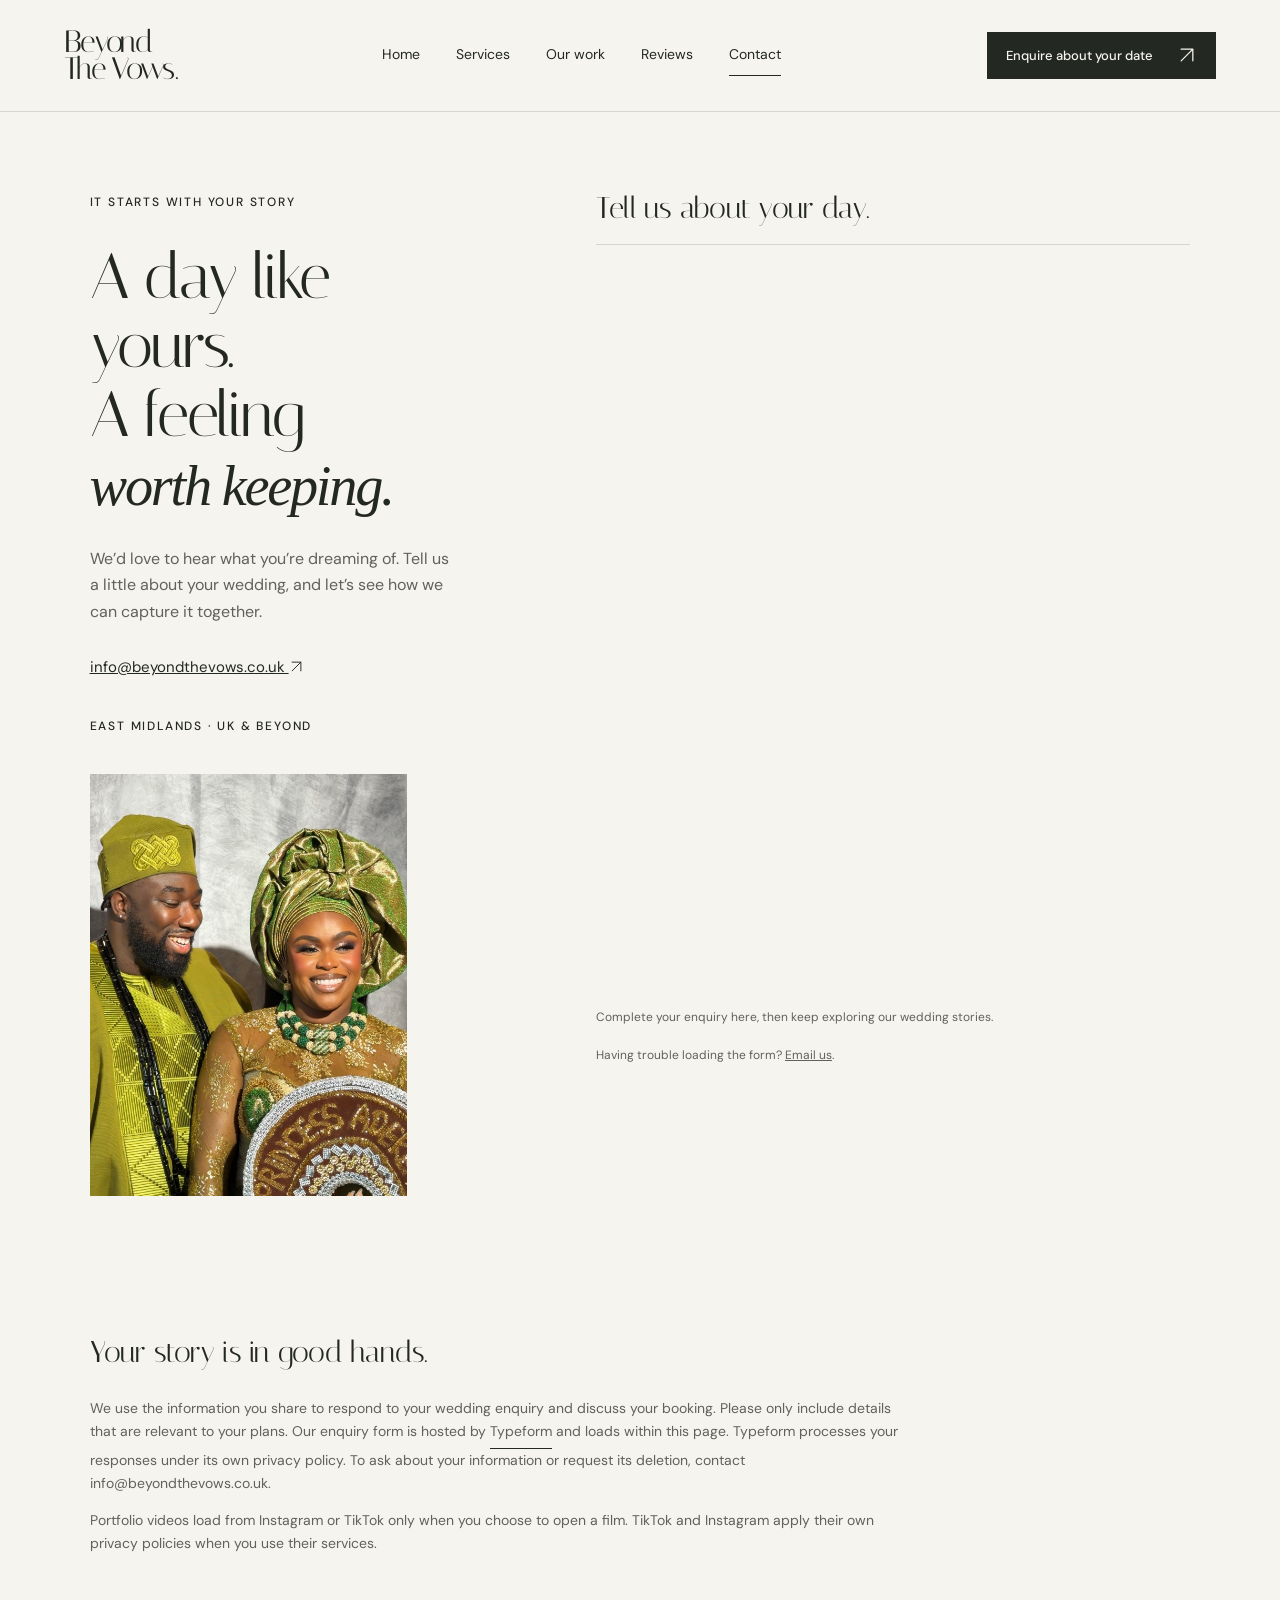
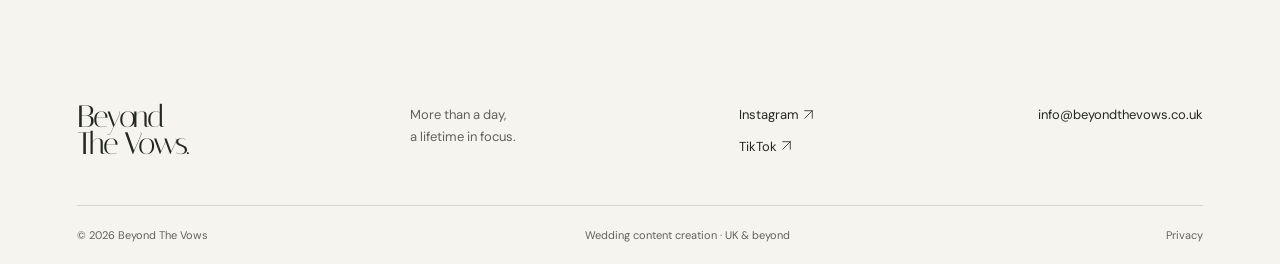
==== commit 84244d31: "Embed the original Typeform within the contact page" ====
--- a/contact.html
+++ b/contact.html
@@ -1 +1 @@
-<!doctype html><html lang="en-GB"><head><meta charset="utf-8"><meta name="viewport" content="width=device-width,initial-scale=1"><title>Let’s capture your story | Beyond The Vows</title><meta name="description" content="Enquire about your wedding date with Beyond The Vows. Tell us about your celebration in the UK or beyond, or email info@beyondthevows.co.uk."><meta name="theme-color" content="#242823"><link rel="icon" type="image/svg+xml" href="assets/favicon.svg"><link rel="preconnect" href="https://fonts.googleapis.com"><link rel="preconnect" href="https://fonts.gstatic.com" crossorigin><link href="https://fonts.googleapis.com/css2?family=DM+Sans:wght@400;500;600&family=Italiana&display=swap" rel="stylesheet"><link rel="stylesheet" href="assets/style.css?v=20260917d"><script src="assets/site.js?v=20260917d" defer></script></head><body><a class="skip" href="#main">Skip to content</a><header class="header"><a class="wordmark" href="index.html" aria-label="Beyond The Vows home">Beyond<span>The Vows<span class="logo-dot">.</span></span></a><button class="menu-toggle" aria-controls="navigation" aria-expanded="false">Menu <span aria-hidden="true">☰</span></button><nav id="navigation" aria-label="Main navigation"><a href="index.html" >Home</a><a href="services.html" >Services</a><a href="index.html#our-work" >Our work</a><a href="index.html#reviews">Reviews</a><a href="contact.html" aria-current="page" >Contact</a></nav><a class="button small header-cta" href="contact.html">Enquire about your date <span aria-hidden="true"><svg class="arrow-icon" xmlns="http://www.w3.org/2000/svg" viewBox="0 0 24 24" aria-hidden="true" focusable="false"><path d="M5 19 19 5M5 5h14v14"/></svg></span></a></header><main id="main"><section class="contact-layout section"><div class="contact-copy"><p class="eyebrow">IT STARTS WITH YOUR STORY</p><h1>A day like yours.<br>A feeling<br><em>worth keeping.</em></h1><p>We’d love to hear what you’re dreaming of. Tell us a little about your wedding, and let’s see how we can capture it together.</p><a class="contact-address" href="mailto:info@beyondthevows.co.uk">info@beyondthevows.co.uk <svg class="arrow-icon" xmlns="http://www.w3.org/2000/svg" viewBox="0 0 24 24" aria-hidden="true" focusable="false"><path d="M5 19 19 5M5 5h14v14"/></svg></a><p class="eyebrow">EAST MIDLANDS · UK & BEYOND</p><img class="contact-photo" src="assets/traditional-couple.jpg" alt="A bride and groom smiling in green and gold traditional wedding outfits" width="1206" height="2122" loading="lazy"></div><div><div class="form-heading"><h2>Tell us about your day.</h2><span>* Required</span></div><form id="enquiry-form" action="contact.html" data-endpoint="https://formsubmit.co/ajax/info@beyondthevows.co.uk" method="POST"><input type="hidden" name="_subject" value="A new wedding enquiry — Beyond The Vows"><input type="hidden" name="_template" value="table"><div class="honeypot" aria-hidden="true"><label for="website">Leave this field empty</label><input id="website" name="_honey" tabindex="-1" autocomplete="off"></div><div class="form-grid"><div class="field full"><label for="names">Your names *</label><input id="names" name="name" placeholder="You & your favourite person" autocomplete="name" maxlength="150" required></div><div class="field"><label for="email">Email address *</label><input id="email" name="email" type="email" placeholder="you@example.com" autocomplete="email" maxlength="254" required></div><div class="field"><label for="phone">Phone number <span>(optional)</span></label><input id="phone" name="phone" type="tel" placeholder="Your contact number" autocomplete="tel" maxlength="40"></div><div class="field"><label for="wedding-date">Wedding date <span>(if known)</span></label><input id="wedding-date" name="wedding_date" type="date"></div><div class="field"><label for="venue">Venue / location</label><input id="venue" name="venue" placeholder="Or somewhere you’re considering" maxlength="250"></div><div class="field full"><label for="service">Which collection are you interested in?</label><select id="service" name="service"><option value="Not sure yet">Let’s work it out together</option><option value="The Civil Edit">The Civil Edit — £250 · up to 3 hours</option><option value="The Prelude">The Prelude — £300 · up to 4 hours</option><option value="The Promise">The Promise — £400 · up to 6 hours</option><option value="The Vow">The Vow — £500 · up to 9 hours</option><option value="The Forever">The Forever — £650 · up to 12 hours</option></select></div><div class="field full"><label for="story">Tell us about your plans *</label><textarea id="story" name="message" placeholder="Your plans, the moments that matter, and any add-ons you’d love…" minlength="10" maxlength="5000" required></textarea></div></div><label class="consent"><input type="checkbox" name="consent" value="I agree to be contacted about my enquiry" required><span>I agree to Beyond The Vows using these details to respond to my enquiry. Read our <a href="#privacy">privacy information</a>. *</span></label><button class="button" type="submit" disabled>Send your enquiry <span aria-hidden="true"><svg class="arrow-icon" xmlns="http://www.w3.org/2000/svg" viewBox="0 0 24 24" aria-hidden="true" focusable="false"><path d="M5 19 19 5M5 5h14v14"/></svg></span></button><p id="form-status" class="form-note" role="status" aria-live="polite" aria-atomic="true"></p><p class="form-note">Your confirmation will appear here, so you can keep exploring our website.</p><noscript><p>Please enable JavaScript to send your enquiry here, or email <a href="mailto:info@beyondthevows.co.uk">info@beyondthevows.co.uk</a>.</p></noscript></form><section id="enquiry-success" class="enquiry-success" tabindex="-1" aria-labelledby="enquiry-success-title" hidden><p class="eyebrow">HERE’S TO YOUR NEXT CHAPTER</p><h2 id="enquiry-success-title">Thank you for sharing your story.</h2><p>Your enquiry has been submitted. We look forward to learning more about your day.</p><a class="button" href="index.html#our-work">Explore our wedding stories</a><p><a class="text-link" href="services.html">Browse our collections</a></p><p>Something to add? <a class="text-link" href="mailto:info@beyondthevows.co.uk">Email us</a>.</p></section></div></section><section class="privacy section" id="privacy"><h2>Your story is in good hands.</h2><p>We use the information you share to respond to your wedding enquiry and discuss your booking. Please only include details that are relevant to your plans. This form is processed by <a class="text-link" href="https://formsubmit.co/privacy.pdf" target="_blank" rel="noopener noreferrer">FormSubmit</a> and sent to our business inbox. To ask about your information or request its deletion, contact <a href="mailto:info@beyondthevows.co.uk">info@beyondthevows.co.uk</a>.</p><p>Portfolio videos load from Instagram or TikTok only when you choose to open a film. TikTok and Instagram apply their own privacy policies when you use their services.</p></section></main><footer><div class="footer-top"><a class="wordmark" href="index.html">Beyond<span>The Vows.</span></a><p>More than a day,<br>a lifetime in focus.</p><div><a href="https://www.instagram.com/beyondthevows.co/" target="_blank" rel="noopener noreferrer">Instagram <svg class="arrow-icon" xmlns="http://www.w3.org/2000/svg" viewBox="0 0 24 24" aria-hidden="true" focusable="false"><path d="M5 19 19 5M5 5h14v14"/></svg></a><a href="https://www.tiktok.com/@beyondthevows.co" target="_blank" rel="noopener noreferrer">TikTok <svg class="arrow-icon" xmlns="http://www.w3.org/2000/svg" viewBox="0 0 24 24" aria-hidden="true" focusable="false"><path d="M5 19 19 5M5 5h14v14"/></svg></a></div><a class="email" href="mailto:info@beyondthevows.co.uk">info@beyondthevows.co.uk</a></div><div class="footer-bottom"><span>© <span data-year>2026</span> Beyond The Vows</span><span>Wedding content creation · UK & beyond</span><a href="contact.html#privacy">Privacy</a></div></footer><dialog id="media-dialog" aria-labelledby="media-title"><div class="dialog-top"><h2 id="media-title">A moment to keep</h2><button class="close-dialog" aria-label="Close gallery">✕</button></div><div id="media-content"></div><p id="media-caption"></p></dialog></body></html>+<!doctype html><html lang="en-GB"><head><meta charset="utf-8"><meta name="viewport" content="width=device-width,initial-scale=1"><title>Let’s capture your story | Beyond The Vows</title><meta name="description" content="Enquire about your wedding date with Beyond The Vows. Tell us about your celebration in the UK or beyond, or email info@beyondthevows.co.uk."><meta name="theme-color" content="#242823"><link rel="icon" type="image/svg+xml" href="assets/favicon.svg"><link rel="preconnect" href="https://fonts.googleapis.com"><link rel="preconnect" href="https://fonts.gstatic.com" crossorigin><link href="https://fonts.googleapis.com/css2?family=DM+Sans:wght@400;500;600&family=Italiana&display=swap" rel="stylesheet"><link rel="stylesheet" href="assets/style.css?v=20260917e"><script src="assets/site.js?v=20260917e" defer></script><script src="https://embed.typeform.com/next/embed.js" defer></script></head><body><a class="skip" href="#main">Skip to content</a><header class="header"><a class="wordmark" href="index.html" aria-label="Beyond The Vows home">Beyond<span>The Vows<span class="logo-dot">.</span></span></a><button class="menu-toggle" aria-controls="navigation" aria-expanded="false">Menu <span aria-hidden="true">☰</span></button><nav id="navigation" aria-label="Main navigation"><a href="index.html" >Home</a><a href="services.html" >Services</a><a href="index.html#our-work" >Our work</a><a href="index.html#reviews">Reviews</a><a href="contact.html" aria-current="page" >Contact</a></nav><a class="button small header-cta" href="contact.html">Enquire about your date <span aria-hidden="true"><svg class="arrow-icon" xmlns="http://www.w3.org/2000/svg" viewBox="0 0 24 24" aria-hidden="true" focusable="false"><path d="M5 19 19 5M5 5h14v14"/></svg></span></a></header><main id="main"><section class="contact-layout section"><div class="contact-copy"><p class="eyebrow">IT STARTS WITH YOUR STORY</p><h1>A day like yours.<br>A feeling<br><em>worth keeping.</em></h1><p>We’d love to hear what you’re dreaming of. Tell us a little about your wedding, and let’s see how we can capture it together.</p><a class="contact-address" href="mailto:info@beyondthevows.co.uk">info@beyondthevows.co.uk <svg class="arrow-icon" xmlns="http://www.w3.org/2000/svg" viewBox="0 0 24 24" aria-hidden="true" focusable="false"><path d="M5 19 19 5M5 5h14v14"/></svg></a><p class="eyebrow">EAST MIDLANDS · UK & BEYOND</p><img class="contact-photo" src="assets/traditional-couple.jpg" alt="A bride and groom smiling in green and gold traditional wedding outfits" width="1206" height="2122" loading="lazy"></div><div class="enquiry-panel" id="enquiry"><div class="form-heading"><h2>Tell us about your day.</h2></div><div class="typeform-embed" data-tf-widget="bVqyOdQH" data-tf-inline-on-mobile data-tf-redirect-target="_self" data-tf-iframe-props="title=Beyond The Vows wedding enquiry"></div><p class="form-note">Complete your enquiry here, then keep exploring our wedding stories.</p><p class="form-note">Having trouble loading the form? <a href="mailto:info@beyondthevows.co.uk">Email us</a>.</p><noscript><p>Please enable JavaScript to load our enquiry form.</p></noscript></div></section><section class="privacy section" id="privacy"><h2>Your story is in good hands.</h2><p>We use the information you share to respond to your wedding enquiry and discuss your booking. Please only include details that are relevant to your plans. Our enquiry form is hosted by <a class="text-link" href="https://www.typeform.com" target="_blank" rel="noopener noreferrer">Typeform</a> and loads within this page. Typeform processes your responses under its own privacy policy. To ask about your information or request its deletion, contact <a href="mailto:info@beyondthevows.co.uk">info@beyondthevows.co.uk</a>.</p><p>Portfolio videos load from Instagram or TikTok only when you choose to open a film. TikTok and Instagram apply their own privacy policies when you use their services.</p></section></main><footer><div class="footer-top"><a class="wordmark" href="index.html">Beyond<span>The Vows.</span></a><p>More than a day,<br>a lifetime in focus.</p><div><a href="https://www.instagram.com/beyondthevows.co/" target="_blank" rel="noopener noreferrer">Instagram <svg class="arrow-icon" xmlns="http://www.w3.org/2000/svg" viewBox="0 0 24 24" aria-hidden="true" focusable="false"><path d="M5 19 19 5M5 5h14v14"/></svg></a><a href="https://www.tiktok.com/@beyondthevows.co" target="_blank" rel="noopener noreferrer">TikTok <svg class="arrow-icon" xmlns="http://www.w3.org/2000/svg" viewBox="0 0 24 24" aria-hidden="true" focusable="false"><path d="M5 19 19 5M5 5h14v14"/></svg></a></div><a class="email" href="mailto:info@beyondthevows.co.uk">info@beyondthevows.co.uk</a></div><div class="footer-bottom"><span>© <span data-year>2026</span> Beyond The Vows</span><span>Wedding content creation · UK & beyond</span><a href="contact.html#privacy">Privacy</a></div></footer><dialog id="media-dialog" aria-labelledby="media-title"><div class="dialog-top"><h2 id="media-title">A moment to keep</h2><button class="close-dialog" aria-label="Close gallery">✕</button></div><div id="media-content"></div><p id="media-caption"></p></dialog></body></html>
--- a/assets/style.css
+++ b/assets/style.css
@@ -40,4 +40,4 @@
 /* Keep the closing headline within even a narrow phone viewport. */
 @media(max-width:700px){.closing h2{font-size:clamp(2.75rem,10vw,4rem)}}
 
-[hidden]{display:none!important}.enquiry-success{border:1px solid var(--line);padding:clamp(20px,4vw,40px)}.enquiry-success h2{font-size:clamp(2rem,4vw,3rem)}.enquiry-success .button{margin-bottom:24px}
+.enquiry-panel{min-width:0}.typeform-embed{width:100%;height:720px;height:clamp(560px,80svh,800px)}
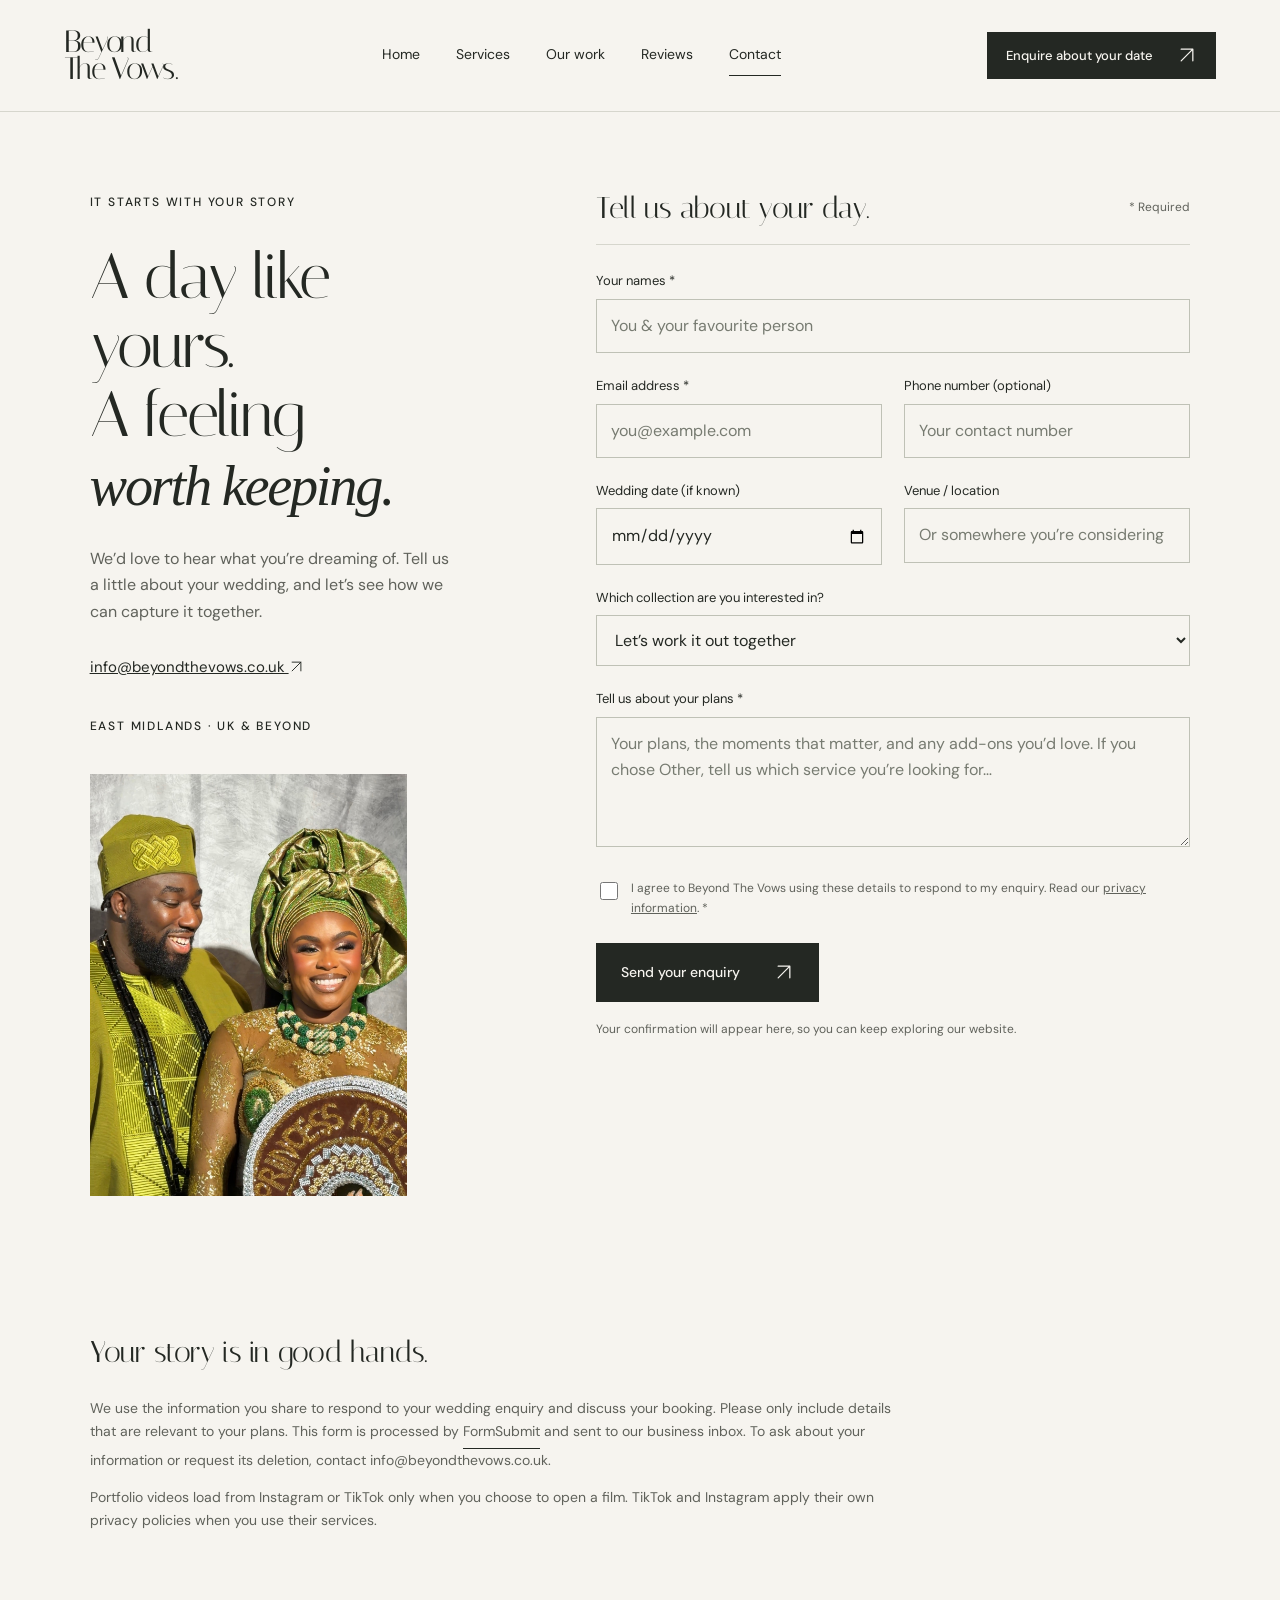
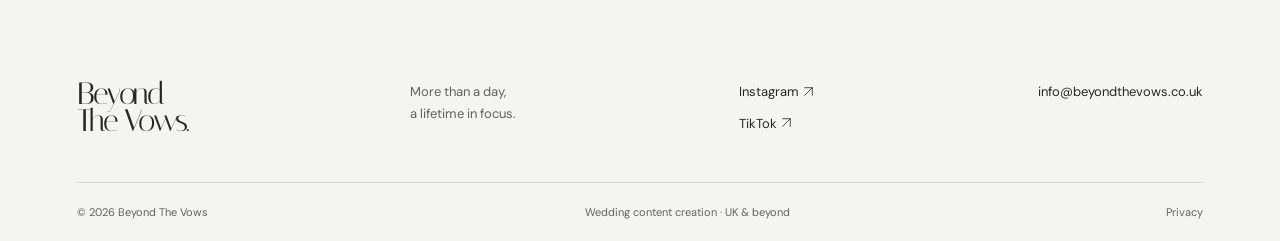
==== commit c3d191fa: "Replace Typeform with free on-site enquiries and Other service option" ====
--- a/contact.html
+++ b/contact.html
@@ -1 +1 @@
-<!doctype html><html lang="en-GB"><head><meta charset="utf-8"><meta name="viewport" content="width=device-width,initial-scale=1"><title>Let’s capture your story | Beyond The Vows</title><meta name="description" content="Enquire about your wedding date with Beyond The Vows. Tell us about your celebration in the UK or beyond, or email info@beyondthevows.co.uk."><meta name="theme-color" content="#242823"><link rel="icon" type="image/svg+xml" href="assets/favicon.svg"><link rel="preconnect" href="https://fonts.googleapis.com"><link rel="preconnect" href="https://fonts.gstatic.com" crossorigin><link href="https://fonts.googleapis.com/css2?family=DM+Sans:wght@400;500;600&family=Italiana&display=swap" rel="stylesheet"><link rel="stylesheet" href="assets/style.css?v=20260917e"><script src="assets/site.js?v=20260917e" defer></script><script src="https://embed.typeform.com/next/embed.js" defer></script></head><body><a class="skip" href="#main">Skip to content</a><header class="header"><a class="wordmark" href="index.html" aria-label="Beyond The Vows home">Beyond<span>The Vows<span class="logo-dot">.</span></span></a><button class="menu-toggle" aria-controls="navigation" aria-expanded="false">Menu <span aria-hidden="true">☰</span></button><nav id="navigation" aria-label="Main navigation"><a href="index.html" >Home</a><a href="services.html" >Services</a><a href="index.html#our-work" >Our work</a><a href="index.html#reviews">Reviews</a><a href="contact.html" aria-current="page" >Contact</a></nav><a class="button small header-cta" href="contact.html">Enquire about your date <span aria-hidden="true"><svg class="arrow-icon" xmlns="http://www.w3.org/2000/svg" viewBox="0 0 24 24" aria-hidden="true" focusable="false"><path d="M5 19 19 5M5 5h14v14"/></svg></span></a></header><main id="main"><section class="contact-layout section"><div class="contact-copy"><p class="eyebrow">IT STARTS WITH YOUR STORY</p><h1>A day like yours.<br>A feeling<br><em>worth keeping.</em></h1><p>We’d love to hear what you’re dreaming of. Tell us a little about your wedding, and let’s see how we can capture it together.</p><a class="contact-address" href="mailto:info@beyondthevows.co.uk">info@beyondthevows.co.uk <svg class="arrow-icon" xmlns="http://www.w3.org/2000/svg" viewBox="0 0 24 24" aria-hidden="true" focusable="false"><path d="M5 19 19 5M5 5h14v14"/></svg></a><p class="eyebrow">EAST MIDLANDS · UK & BEYOND</p><img class="contact-photo" src="assets/traditional-couple.jpg" alt="A bride and groom smiling in green and gold traditional wedding outfits" width="1206" height="2122" loading="lazy"></div><div class="enquiry-panel" id="enquiry"><div class="form-heading"><h2>Tell us about your day.</h2></div><div class="typeform-embed" data-tf-widget="bVqyOdQH" data-tf-inline-on-mobile data-tf-redirect-target="_self" data-tf-iframe-props="title=Beyond The Vows wedding enquiry"></div><p class="form-note">Complete your enquiry here, then keep exploring our wedding stories.</p><p class="form-note">Having trouble loading the form? <a href="mailto:info@beyondthevows.co.uk">Email us</a>.</p><noscript><p>Please enable JavaScript to load our enquiry form.</p></noscript></div></section><section class="privacy section" id="privacy"><h2>Your story is in good hands.</h2><p>We use the information you share to respond to your wedding enquiry and discuss your booking. Please only include details that are relevant to your plans. Our enquiry form is hosted by <a class="text-link" href="https://www.typeform.com" target="_blank" rel="noopener noreferrer">Typeform</a> and loads within this page. Typeform processes your responses under its own privacy policy. To ask about your information or request its deletion, contact <a href="mailto:info@beyondthevows.co.uk">info@beyondthevows.co.uk</a>.</p><p>Portfolio videos load from Instagram or TikTok only when you choose to open a film. TikTok and Instagram apply their own privacy policies when you use their services.</p></section></main><footer><div class="footer-top"><a class="wordmark" href="index.html">Beyond<span>The Vows.</span></a><p>More than a day,<br>a lifetime in focus.</p><div><a href="https://www.instagram.com/beyondthevows.co/" target="_blank" rel="noopener noreferrer">Instagram <svg class="arrow-icon" xmlns="http://www.w3.org/2000/svg" viewBox="0 0 24 24" aria-hidden="true" focusable="false"><path d="M5 19 19 5M5 5h14v14"/></svg></a><a href="https://www.tiktok.com/@beyondthevows.co" target="_blank" rel="noopener noreferrer">TikTok <svg class="arrow-icon" xmlns="http://www.w3.org/2000/svg" viewBox="0 0 24 24" aria-hidden="true" focusable="false"><path d="M5 19 19 5M5 5h14v14"/></svg></a></div><a class="email" href="mailto:info@beyondthevows.co.uk">info@beyondthevows.co.uk</a></div><div class="footer-bottom"><span>© <span data-year>2026</span> Beyond The Vows</span><span>Wedding content creation · UK & beyond</span><a href="contact.html#privacy">Privacy</a></div></footer><dialog id="media-dialog" aria-labelledby="media-title"><div class="dialog-top"><h2 id="media-title">A moment to keep</h2><button class="close-dialog" aria-label="Close gallery">✕</button></div><div id="media-content"></div><p id="media-caption"></p></dialog></body></html>+<!doctype html><html lang="en-GB"><head><meta charset="utf-8"><meta name="viewport" content="width=device-width,initial-scale=1"><title>Let’s capture your story | Beyond The Vows</title><meta name="description" content="Enquire about your wedding date with Beyond The Vows. Tell us about your celebration in the UK or beyond, or email info@beyondthevows.co.uk."><meta name="theme-color" content="#242823"><link rel="icon" type="image/svg+xml" href="assets/favicon.svg"><link rel="preconnect" href="https://fonts.googleapis.com"><link rel="preconnect" href="https://fonts.gstatic.com" crossorigin><link href="https://fonts.googleapis.com/css2?family=DM+Sans:wght@400;500;600&family=Italiana&display=swap" rel="stylesheet"><link rel="stylesheet" href="assets/style.css?v=20260917g"><script src="assets/site.js?v=20260917g" defer></script></head><body><a class="skip" href="#main">Skip to content</a><header class="header"><a class="wordmark" href="index.html" aria-label="Beyond The Vows home">Beyond<span>The Vows<span class="logo-dot">.</span></span></a><button class="menu-toggle" aria-controls="navigation" aria-expanded="false">Menu <span aria-hidden="true">☰</span></button><nav id="navigation" aria-label="Main navigation"><a href="index.html" >Home</a><a href="services.html" >Services</a><a href="index.html#our-work" >Our work</a><a href="index.html#reviews">Reviews</a><a href="contact.html" aria-current="page" >Contact</a></nav><a class="button small header-cta" href="contact.html">Enquire about your date <span aria-hidden="true"><svg class="arrow-icon" xmlns="http://www.w3.org/2000/svg" viewBox="0 0 24 24" aria-hidden="true" focusable="false"><path d="M5 19 19 5M5 5h14v14"/></svg></span></a></header><main id="main"><section class="contact-layout section"><div class="contact-copy"><p class="eyebrow">IT STARTS WITH YOUR STORY</p><h1>A day like yours.<br>A feeling<br><em>worth keeping.</em></h1><p>We’d love to hear what you’re dreaming of. Tell us a little about your wedding, and let’s see how we can capture it together.</p><a class="contact-address" href="mailto:info@beyondthevows.co.uk">info@beyondthevows.co.uk <svg class="arrow-icon" xmlns="http://www.w3.org/2000/svg" viewBox="0 0 24 24" aria-hidden="true" focusable="false"><path d="M5 19 19 5M5 5h14v14"/></svg></a><p class="eyebrow">EAST MIDLANDS · UK & BEYOND</p><img class="contact-photo" src="assets/traditional-couple.jpg" alt="A bride and groom smiling in green and gold traditional wedding outfits" width="1206" height="2122" loading="lazy"></div><div><div class="form-heading"><h2>Tell us about your day.</h2><span>* Required</span></div><form id="enquiry-form" action="contact.html" data-endpoint="https://formsubmit.co/ajax/info@beyondthevows.co.uk" method="POST"><input type="hidden" name="_subject" value="A new wedding enquiry — Beyond The Vows"><input type="hidden" name="_template" value="table"><div class="honeypot" aria-hidden="true"><label for="website">Leave this field empty</label><input id="website" name="_honey" tabindex="-1" autocomplete="off"></div><div class="form-grid"><div class="field full"><label for="names">Your names *</label><input id="names" name="name" placeholder="You & your favourite person" autocomplete="name" maxlength="150" required></div><div class="field"><label for="email">Email address *</label><input id="email" name="email" type="email" placeholder="you@example.com" autocomplete="email" maxlength="254" required></div><div class="field"><label for="phone">Phone number <span>(optional)</span></label><input id="phone" name="phone" type="tel" placeholder="Your contact number" autocomplete="tel" maxlength="40"></div><div class="field"><label for="wedding-date">Wedding date <span>(if known)</span></label><input id="wedding-date" name="wedding_date" type="date"></div><div class="field"><label for="venue">Venue / location</label><input id="venue" name="venue" placeholder="Or somewhere you’re considering" maxlength="250"></div><div class="field full"><label for="service">Which collection are you interested in?</label><select id="service" name="service"><option value="Not sure yet">Let’s work it out together</option><option value="The Civil Edit">The Civil Edit — £250 · up to 3 hours</option><option value="The Prelude">The Prelude — £300 · up to 4 hours</option><option value="The Promise">The Promise — £400 · up to 6 hours</option><option value="The Vow">The Vow — £500 · up to 9 hours</option><option value="The Forever">The Forever — £650 · up to 12 hours</option><option value="Other">Other — tell us what you have in mind</option></select></div><div class="field full"><label for="story">Tell us about your plans *</label><textarea id="story" name="message" placeholder="Your plans, the moments that matter, and any add-ons you’d love. If you chose Other, tell us which service you’re looking for…" minlength="10" maxlength="5000" required></textarea></div></div><label class="consent"><input type="checkbox" name="consent" value="I agree to be contacted about my enquiry" required><span>I agree to Beyond The Vows using these details to respond to my enquiry. Read our <a href="#privacy">privacy information</a>. *</span></label><button class="button" type="submit" disabled>Send your enquiry <span aria-hidden="true"><svg class="arrow-icon" xmlns="http://www.w3.org/2000/svg" viewBox="0 0 24 24" aria-hidden="true" focusable="false"><path d="M5 19 19 5M5 5h14v14"/></svg></span></button><p id="form-status" class="form-note" role="status" aria-live="polite" aria-atomic="true"></p><p class="form-note">Your confirmation will appear here, so you can keep exploring our website.</p><noscript><p>Please enable JavaScript to send your enquiry here, or email <a href="mailto:info@beyondthevows.co.uk">info@beyondthevows.co.uk</a>.</p></noscript></form><section id="enquiry-success" class="enquiry-success" tabindex="-1" aria-labelledby="enquiry-success-title" hidden><p class="eyebrow">HERE’S TO YOUR NEXT CHAPTER</p><h2 id="enquiry-success-title">Your form has been submitted.</h2><p>Your enquiry has been submitted. We look forward to learning more about your day.</p><a class="button" href="index.html#our-work">Explore our wedding stories</a><p><a class="text-link" href="services.html">Browse our collections</a></p><p>Something to add? <a class="text-link" href="mailto:info@beyondthevows.co.uk">Email us</a>.</p></section></div></section><section class="privacy section" id="privacy"><h2>Your story is in good hands.</h2><p>We use the information you share to respond to your wedding enquiry and discuss your booking. Please only include details that are relevant to your plans. This form is processed by <a class="text-link" href="https://formsubmit.co/privacy.pdf" target="_blank" rel="noopener noreferrer">FormSubmit</a> and sent to our business inbox. To ask about your information or request its deletion, contact <a href="mailto:info@beyondthevows.co.uk">info@beyondthevows.co.uk</a>.</p><p>Portfolio videos load from Instagram or TikTok only when you choose to open a film. TikTok and Instagram apply their own privacy policies when you use their services.</p></section></main><footer><div class="footer-top"><a class="wordmark" href="index.html">Beyond<span>The Vows.</span></a><p>More than a day,<br>a lifetime in focus.</p><div><a href="https://www.instagram.com/beyondthevows.co/" target="_blank" rel="noopener noreferrer">Instagram <svg class="arrow-icon" xmlns="http://www.w3.org/2000/svg" viewBox="0 0 24 24" aria-hidden="true" focusable="false"><path d="M5 19 19 5M5 5h14v14"/></svg></a><a href="https://www.tiktok.com/@beyondthevows.co" target="_blank" rel="noopener noreferrer">TikTok <svg class="arrow-icon" xmlns="http://www.w3.org/2000/svg" viewBox="0 0 24 24" aria-hidden="true" focusable="false"><path d="M5 19 19 5M5 5h14v14"/></svg></a></div><a class="email" href="mailto:info@beyondthevows.co.uk">info@beyondthevows.co.uk</a></div><div class="footer-bottom"><span>© <span data-year>2026</span> Beyond The Vows</span><span>Wedding content creation · UK & beyond</span><a href="contact.html#privacy">Privacy</a></div></footer><dialog id="media-dialog" aria-labelledby="media-title"><div class="dialog-top"><h2 id="media-title">A moment to keep</h2><button class="close-dialog" aria-label="Close gallery">✕</button></div><div id="media-content"></div><p id="media-caption"></p></dialog></body></html>
--- a/assets/style.css
+++ b/assets/style.css
@@ -40,4 +40,8 @@
 /* Keep the closing headline within even a narrow phone viewport. */
 @media(max-width:700px){.closing h2{font-size:clamp(2.75rem,10vw,4rem)}}
 
-.enquiry-panel{min-width:0}.typeform-embed{width:100%;height:720px;height:clamp(560px,80svh,800px)}
+
+
+[hidden]{display:none!important}
+
+.enquiry-success{border:1px solid var(--line);padding:clamp(20px,4vw,40px)}.enquiry-success h2{font-size:clamp(2rem,4vw,3rem)}.enquiry-success .button{margin-bottom:24px}
